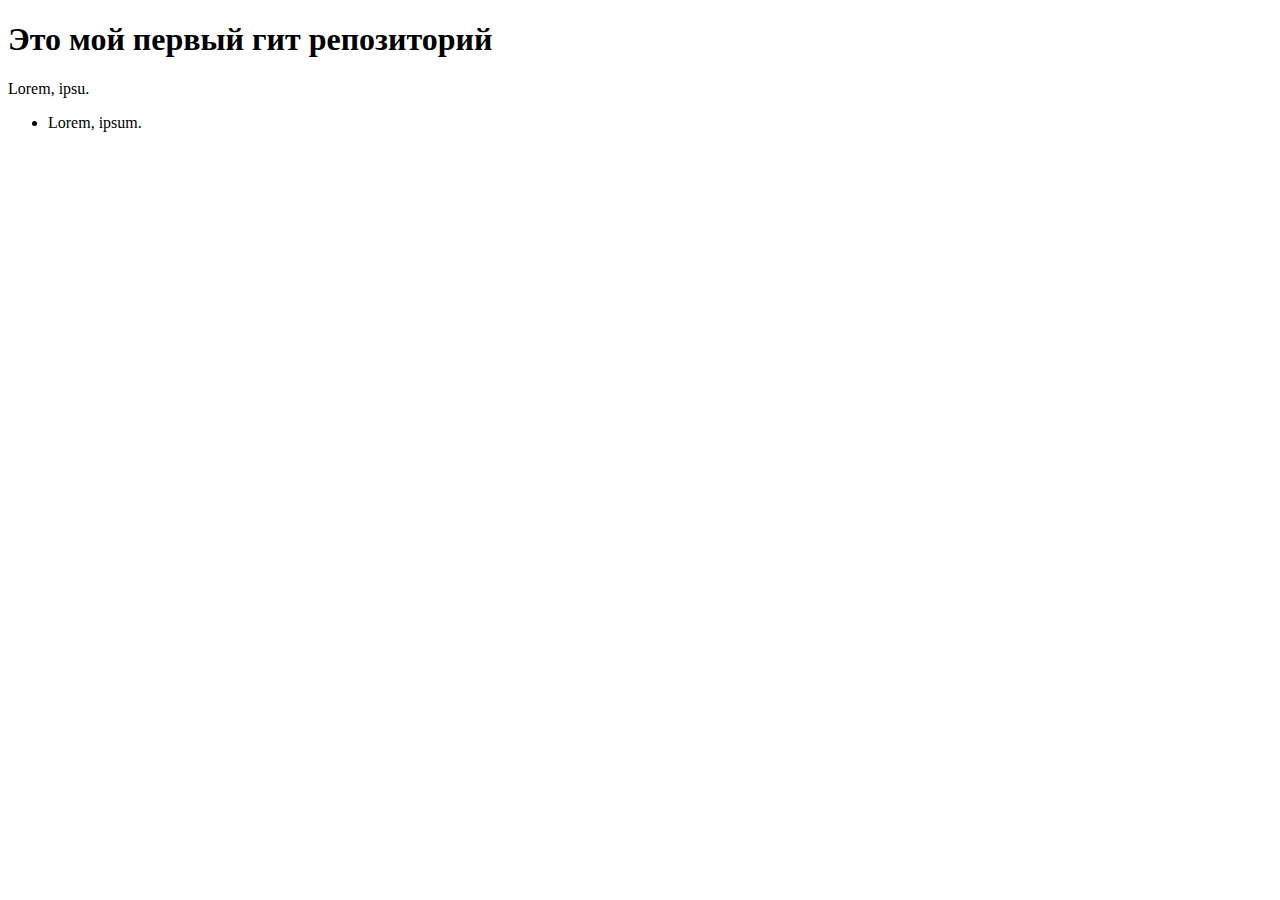
==== index.html @ 60a8b745 "Contact page added" ====
<!DOCTYPE html>
<html lang="en">
<head>
    <meta charset="UTF-8">
    <meta http-equiv="X-UA-Compatible" content="IE=edge">
    <meta name="viewport" content="width=device-width, initial-scale=1.0">
    <title>Document</title>
</head>
<body>
    <h1>Это мой первый гит репозиторий</h1>
    <p>Lorem, ipsu.</p>
    <ul>
        <li>Lorem, ipsum.</li>
    </ul>
</body>
</html>
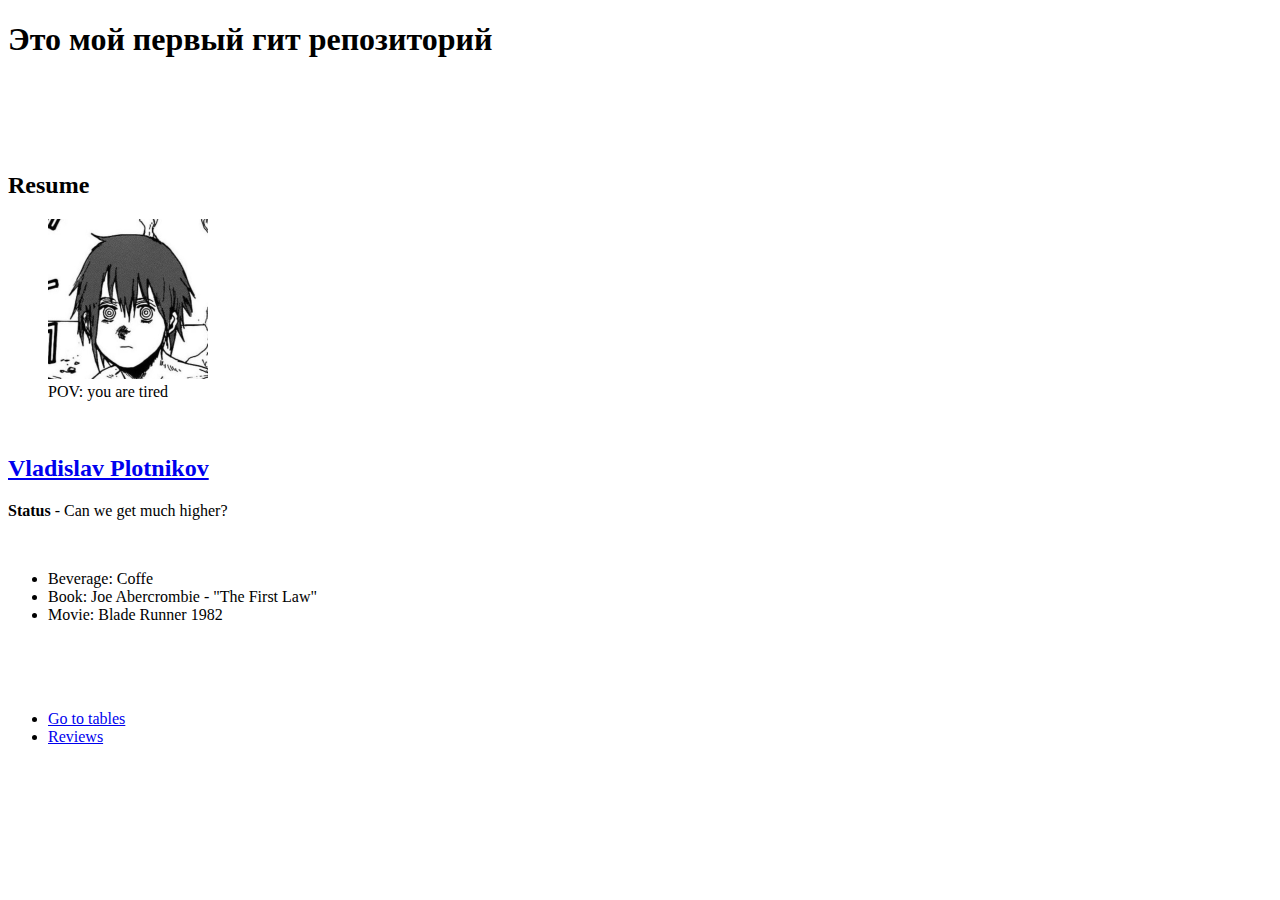
==== commit dc81729a: "Updating some stuff" ====
--- a/index.html
+++ b/index.html
@@ -4,13 +4,44 @@
     <meta charset="UTF-8">
     <meta http-equiv="X-UA-Compatible" content="IE=edge">
     <meta name="viewport" content="width=device-width, initial-scale=1.0">
-    <title>Document</title>
+    <title>Ski-School</title>
 </head>
 <body>
     <h1>Это мой первый гит репозиторий</h1>
-    <p>Lorem, ipsu.</p>
+    <br>
+    <br>
+    <br>
+    <br>
+    <h2>Resume</h2>
+    <figure>
+        <img src="images/avatar.jpg" alt="my avatar" height="160" width="160" >
+        <figcaption>
+            POV: you are tired
+        </figcaption>
+    </figure>
+    <br>
+    <h2><a href=https://github.com/dredgenkell/ski-school-plotnikov target="_blank">Vladislav Plotnikov</h2></a>
+    <p><strong>Status</strong> - Can we get much higher?</p>
+    <br>
     <ul>
-        <li>Lorem, ipsum.</li>
+        <li>Beverage: Coffe</li>
+        <li>Book: Joe Abercrombie - "The First Law"</li>
+        <li>Movie: Blade Runner 1982</li>
     </ul>
+
+    <br>
+    <br>
+    <br>
+    
+    <ul>
+        <li><a href="table.html">Go to tables</a></li>
+        <li><a href="reviews.html">Reviews</a></li>
+    </ul>
+        
+        
+    <br>
+    <br>
+   
+   
 </body>
 </html>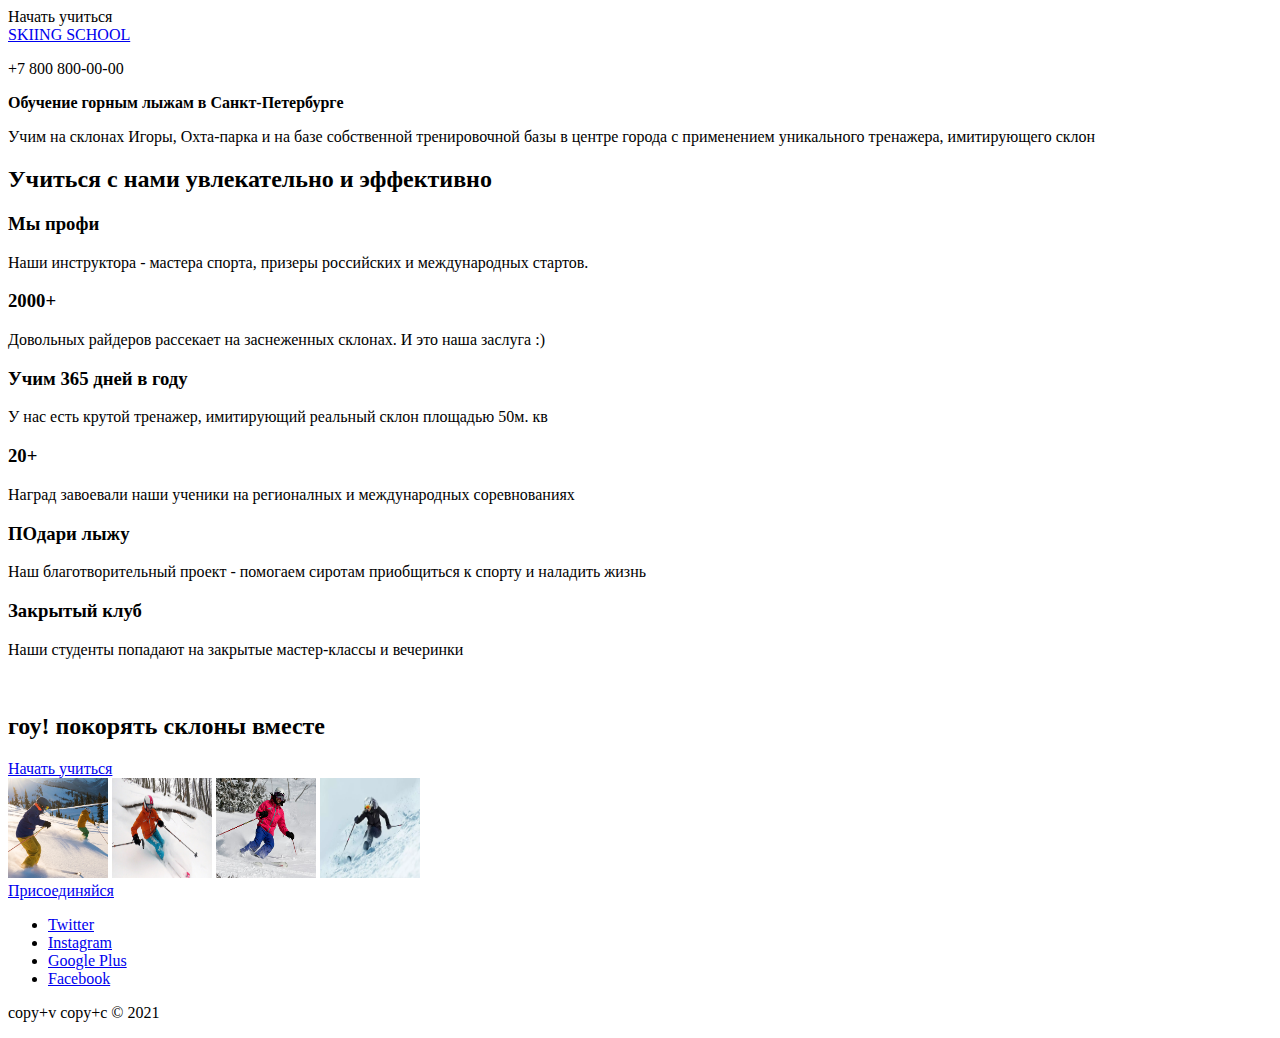
==== commit 09fc2eef: "Added main tags, text and images; updated links in resume.html" ====
--- a/index.html
+++ b/index.html
@@ -7,41 +7,53 @@
     <title>Ski-School</title>
 </head>
 <body>
-    <h1>Это мой первый гит репозиторий</h1>
-    <br>
-    <br>
-    <br>
-    <br>
-    <h2>Resume</h2>
-    <figure>
-        <img src="images/avatar.jpg" alt="my avatar" height="160" width="160" >
-        <figcaption>
-            POV: you are tired
-        </figcaption>
-    </figure>
-    <br>
-    <h2><a href=https://github.com/dredgenkell/ski-school-plotnikov target="_blank">Vladislav Plotnikov</h2></a>
-    <p><strong>Status</strong> - Can we get much higher?</p>
-    <br>
-    <ul>
-        <li>Beverage: Coffe</li>
-        <li>Book: Joe Abercrombie - "The First Law"</li>
-        <li>Movie: Blade Runner 1982</li>
-    </ul>
-
-    <br>
-    <br>
-    <br>
-    
-    <ul>
-        <li><a href="table.html">Go to tables</a></li>
-        <li><a href="reviews.html">Reviews</a></li>
-    </ul>
-        
-        
-    <br>
-    <br>
-   
-   
+    <header>
+        <nav>Начать учиться</nav>
+        <a href="#" class="logo">SKIING SCHOOL</a>
+        <p>+7 800 800-00-00</p>
+    </header>
+    <main>
+        <article>
+            <header><strong>Обучение горным лыжам в Санкт-Петербурге</strong> 
+            </header>
+            <p>Учим на склонах Игоры, Охта-парка и на базе собственной тренировочной базы в центре города с применением уникального тренажера, имитирующего склон</p>
+        </article>
+        <section>
+            <h2>Учиться с нами увлекательно и эффективно</h2>
+            <h3>Мы профи</h3>
+            <p>Наши инструктора - мастера спорта, призеры российских и международных стартов.</p>
+            <h3>2000+</h3>
+            <p>Довольных райдеров рассекает на заснеженных склонах. И это наша заслуга :)</p>
+            <h3>Учим 365 дней в году</h3>
+            <p>У нас есть крутой тренажер, имитирующий реальный склон площадью 50м. кв</p>
+            <h3>20+</h3>
+            <p>Наград завоевали наши ученики на регионалных и международных соревнованиях</p>
+            <h3>ПОдари лыжу</h3>
+            <p>Наш благотворительный проект - помогаем сиротам приобщиться к спорту и наладить жизнь</p>
+            <h3>Закрытый клуб</h3>
+            <p>Наши студенты попадают на закрытые мастер-классы и вечеринки</p>
+        </section>
+        <br>
+        <section>
+            <h2>гоу! покорять склоны вместе</h2>
+            <a href="#" class="button">Начать учиться</a>
+            <br>
+            <img src="images/skiers1.png" alt="skiers1" width="100" height="100">
+            <img src="images/skiers2.png" alt="skiers2" width="100" height="100">
+            <img src="images/skiers3.png" alt="skiers3" width="100" height="100">
+            <img src="images/skiers4.png" alt="skiers4" width="100" height="100">
+        </section>
+    </main>
+    <footer>
+        <a href="#" class="join">Присоединяйся</a>
+        <br>
+        <ul>
+            <li><a href="#" class="twitter-logo">Twitter</a></li>
+            <li><a href="#" class="instagram-logo">Instagram</a></li>
+            <li><a href="#" class="googleplus-logo">Google Plus</a></li>
+            <li><a href="#" class="facebook-logo">Facebook</a></li>
+        </ul>
+        <p>copy+v copy+c © 2021</p>
+    </footer>
 </body>
 </html>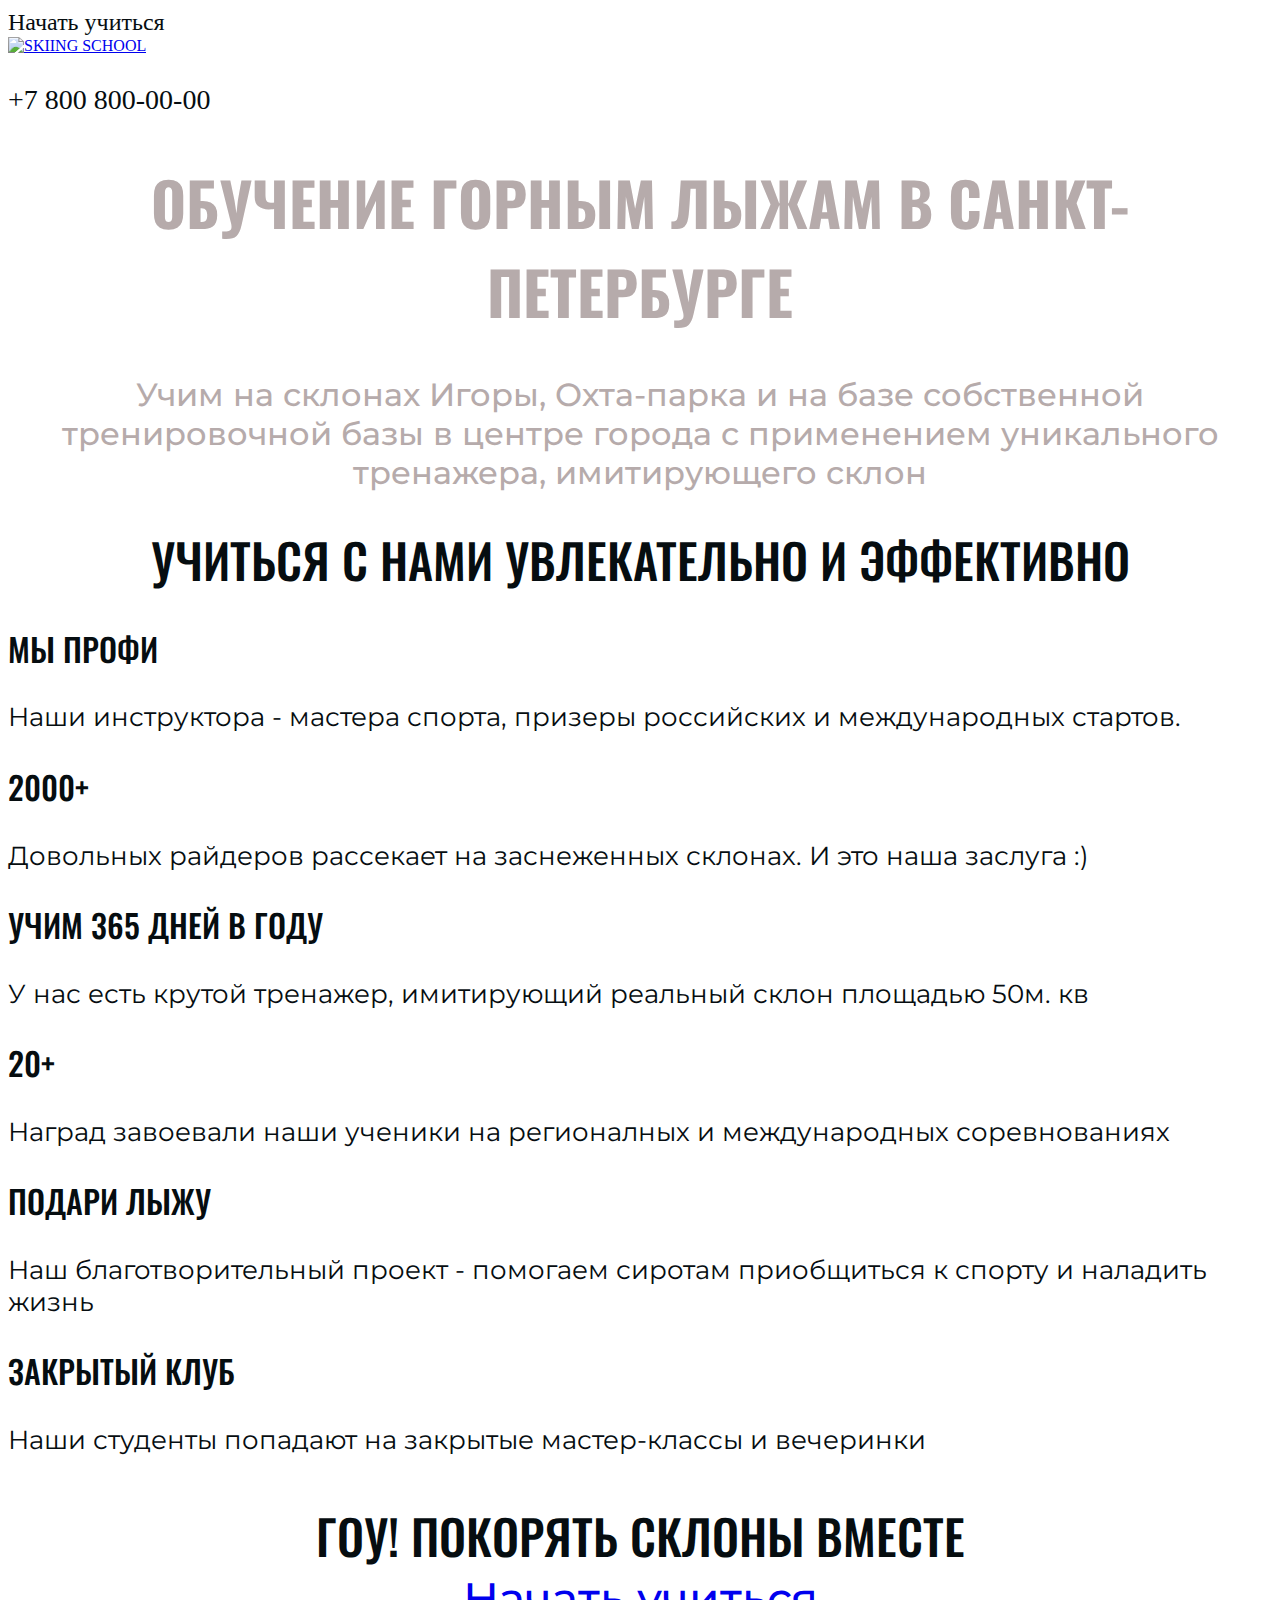
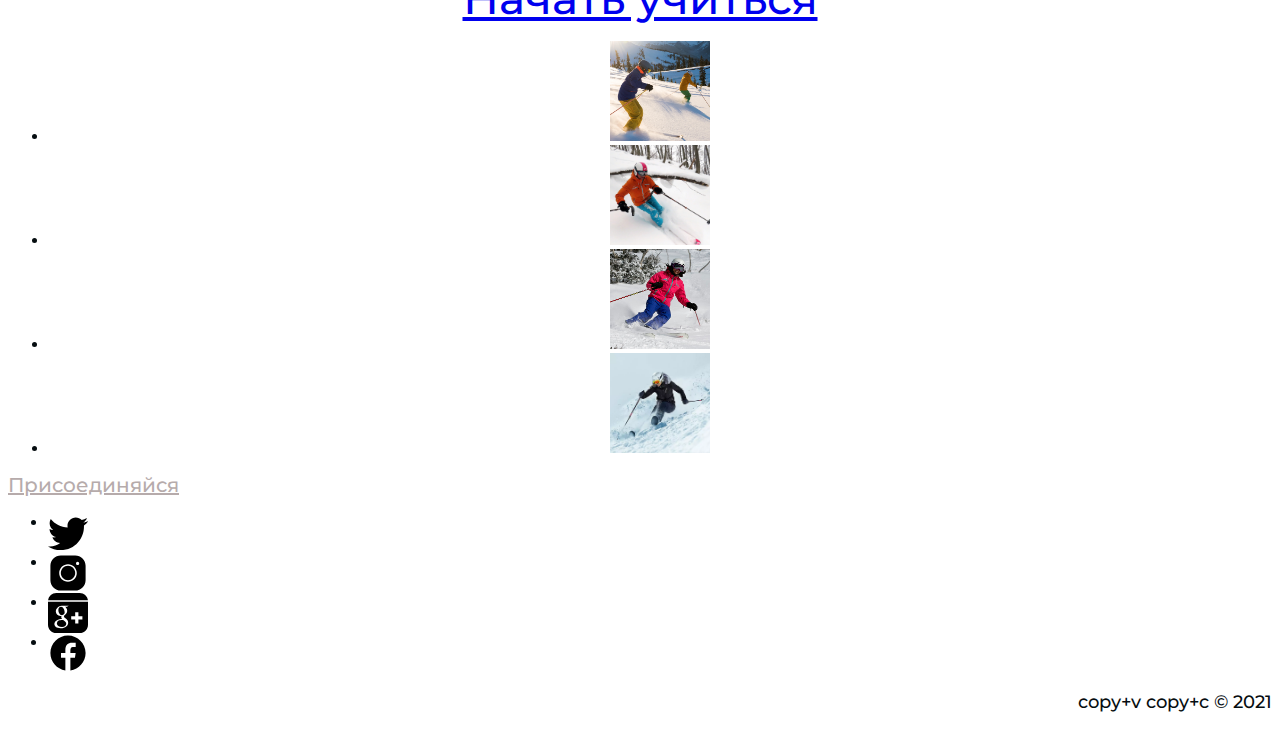
==== commit ebb24baa: "playing with git again" ====
--- a/index.html
+++ b/index.html
@@ -5,55 +5,58 @@
     <meta http-equiv="X-UA-Compatible" content="IE=edge">
     <meta name="viewport" content="width=device-width, initial-scale=1.0">
     <title>Ski-School</title>
+    <link rel="stylesheet" href="css/style.css">
+    <link href="https://fonts.googleapis.com/css2?family=Montserrat:wght@400;500&family=Oswald:wght@500&display=swap" rel="stylesheet">
 </head>
 <body>
-    <header>
-        <nav>Начать учиться</nav>
-        <a href="#" class="logo">SKIING SCHOOL</a>
-        <p>+7 800 800-00-00</p>
+    <header class="header-main">
+        <nav class="nav-header">Начать учиться</nav>
+        <a href="##"><img src="##" alt="SKIING SCHOOL" class="main-logo"></a>
+        <p class="callme">+7 800 800-00-00</p>
     </header>
     <main>
-        <article>
-            <header><strong>Обучение горным лыжам в Санкт-Петербурге</strong> 
-            </header>
-            <p>Учим на склонах Игоры, Охта-парка и на базе собственной тренировочной базы в центре города с применением уникального тренажера, имитирующего склон</p>
-        </article>
-        <section>
-            <h2>Учиться с нами увлекательно и эффективно</h2>
-            <h3>Мы профи</h3>
-            <p>Наши инструктора - мастера спорта, призеры российских и международных стартов.</p>
-            <h3>2000+</h3>
-            <p>Довольных райдеров рассекает на заснеженных склонах. И это наша заслуга :)</p>
-            <h3>Учим 365 дней в году</h3>
-            <p>У нас есть крутой тренажер, имитирующий реальный склон площадью 50м. кв</p>
-            <h3>20+</h3>
-            <p>Наград завоевали наши ученики на регионалных и международных соревнованиях</p>
-            <h3>ПОдари лыжу</h3>
-            <p>Наш благотворительный проект - помогаем сиротам приобщиться к спорту и наладить жизнь</p>
-            <h3>Закрытый клуб</h3>
-            <p>Наши студенты попадают на закрытые мастер-классы и вечеринки</p>
+        <section class="section-desc">
+            <h1 class="h1-desc"><strong>Обучение горным лыжам в Санкт-Петербурге</strong></h1>
+            <p class="text-desc">Учим на склонах Игоры, Охта-парка и на базе собственной тренировочной базы в центре города с применением уникального тренажера, имитирующего склон</p>
+        </section>
+        <section class="section-cons">
+            <header class="header-cons">Учиться с нами увлекательно и эффективно</header>
+            <h2 class="h2-cons">Мы профи</h2>
+            <p class="text-cons">Наши инструктора - мастера спорта, призеры российских и международных стартов.</p>
+            <h2 class="h2-cons">2000+</h2>
+            <p class="text-cons">Довольных райдеров рассекает на заснеженных склонах. И это наша заслуга :)</p>
+            <h2 class="h2-cons">Учим 365 дней в году</h2>
+            <p class="text-cons">У нас есть крутой тренажер, имитирующий реальный склон площадью 50м. кв</p>
+            <h2 class="h2-cons">20+</h2>
+            <p class="text-cons">Наград завоевали наши ученики на регионалных и международных соревнованиях</p>
+            <h2 class="h2-cons">ПОдари лыжу</h2>
+            <p class="text-cons">Наш благотворительный проект - помогаем сиротам приобщиться к спорту и наладить жизнь</p>
+            <h2 class="h2-cons">Закрытый клуб</h2>
+            <p class="text-cons">Наши студенты попадают на закрытые мастер-классы и вечеринки</p>
         </section>
         <br>
-        <section>
-            <h2>гоу! покорять склоны вместе</h2>
-            <a href="#" class="button">Начать учиться</a>
+        <section class="section-go">
+            <header class="header-go">гоу! покорять склоны вместе</header>
+            <a href="#" class="button-go">Начать учиться</a>
             <br>
-            <img src="images/skiers1.png" alt="skiers1" width="100" height="100">
-            <img src="images/skiers2.png" alt="skiers2" width="100" height="100">
-            <img src="images/skiers3.png" alt="skiers3" width="100" height="100">
-            <img src="images/skiers4.png" alt="skiers4" width="100" height="100">
+            <ul>
+              <li> <img src="images/skiers1.png" alt="skiers1" class="go-pic"></li>
+              <li><img src="images/skiers2.png" alt="skiers2" class="go-pic"></li>
+              <li><img src="images/skiers3.png" alt="skiers3" class="go-pic"></li>
+              <li><img src="images/skiers4.png" alt="skiers4" class="go-pic"></li>
+            </ul>
         </section>
     </main>
-    <footer>
-        <a href="#" class="join">Присоединяйся</a>
+    <footer class="footer-style">
+        <a href="#" class="footer-button">Присоединяйся</a>
         <br>
-        <ul>
-            <li><a href="#" class="twitter-logo">Twitter</a></li>
-            <li><a href="#" class="instagram-logo">Instagram</a></li>
-            <li><a href="#" class="googleplus-logo">Google Plus</a></li>
-            <li><a href="#" class="facebook-logo">Facebook</a></li>
+        <ul class="social-logo">
+            <li><i class="twitter-logo"></i></li>
+            <li><i class="instagram-logo"></i></li>
+            <li><i class= "googleplus-logo"></i></li>
+            <li><i class="facebook-logo"></li></i>
         </ul>
-        <p>copy+v copy+c © 2021</p>
+        <p class="copyright">copy+v copy+c © 2021</p>
     </footer>
 </body>
-</html>+</html>
--- a/css/style.css
+++ b/css/style.css
@@ -0,0 +1,161 @@
+body{
+  font-style: normal;
+  color: #060D10;
+}
+
+
+header.main{
+  font-family: 'Montserrat';
+  font-style: normal;
+  font-weight: 500;
+  text-align: right;
+}
+
+
+.nav-header{
+  font-size: 24px;
+  line-height: 29px;
+}
+
+
+.callme{
+  font-size: 28px;
+  line-height: 34px;
+}
+
+.section-desc{
+  color: #b6abab;
+  font-style: normal;
+  font-weight: 500;
+  text-align: center;
+}
+
+.h1-desc{
+  font-family: 'Oswald';
+  font-size: 60px;
+  line-height: 89px;
+  text-transform: uppercase;
+}
+
+.text-desc{
+  font-family: 'Montserrat';
+  font-size: 32px;
+  line-height: 39px;
+
+}
+
+
+.section-cons{
+font-style: normal;
+}
+
+.header-cons {
+  font-family: 'Oswald';
+  font-weight: 500;
+  font-size: 48px;
+  line-height: 80,16px;
+  text-align: center;
+  text-transform: uppercase;
+}
+
+.h2-cons{
+  font-family: 'Oswald';
+  font-weight: 500;
+  font-size: 32px;
+  line-height: 53,44px;
+  line-height: 53px;
+  text-transform: uppercase;
+}
+
+.text-cons{
+  font-family: 'Montserrat';
+  font-weight: 400;
+  font-size: 26px;
+  line-height: 36,4;
+}
+
+
+.section-go{
+  font-style: normal;
+  font-weight: 500;
+  text-align: center;
+}
+
+.header-go{
+  font-family: 'Oswald';
+  font-size: 48px;
+  line-height: 80,16px;
+  text-transform: uppercase;
+}
+
+.button-go{
+  font-family: 'Montserrat';
+  font-size: 44px;
+}
+
+.go-pic{
+  width: 100px;
+  height: 100px;
+  object-fit: cover;
+}
+
+.footer-style{
+  font-family: 'Montserrat';
+  font-style: normal;
+  font-weight: 500;
+}
+
+.footer-button{
+  font-size: 20px;
+  line-height: 33,4px;
+  text-align: left;
+  color: #b6abab;
+}
+
+.copyright{
+font-size: 18px;
+line-height: 21,94px;
+text-align: right;
+
+}
+
+
+.twitter-logo{
+  display: block;
+  width: 40px;
+  height: 40px;
+  background-image: url(../images/twitter.svg);
+  background-repeat: no-repeat;
+  background-position: center;
+  background-size: contain;
+}
+
+.instagram-logo{
+  display: block;
+  width: 40px;
+  height: 40px;
+  background-image: url(../images/instagram.svg);
+  background-repeat: no-repeat;
+  background-position: center;
+  background-size: contain;
+}
+
+.googleplus-logo{
+  display: block;
+  width: 40px;
+  height: 40px;
+  background-image: url(../images/google-plus.svg);
+  background-repeat: no-repeat;
+  background-position: center;
+  background-size: contain;
+}
+
+.facebook-logo{
+  display: block;
+  width: 40px;
+  height: 40px;
+  background-image: url(../images/facebook.svg);
+  background-repeat: no-repeat;
+  background-position: center;
+  background-size: contain;
+}
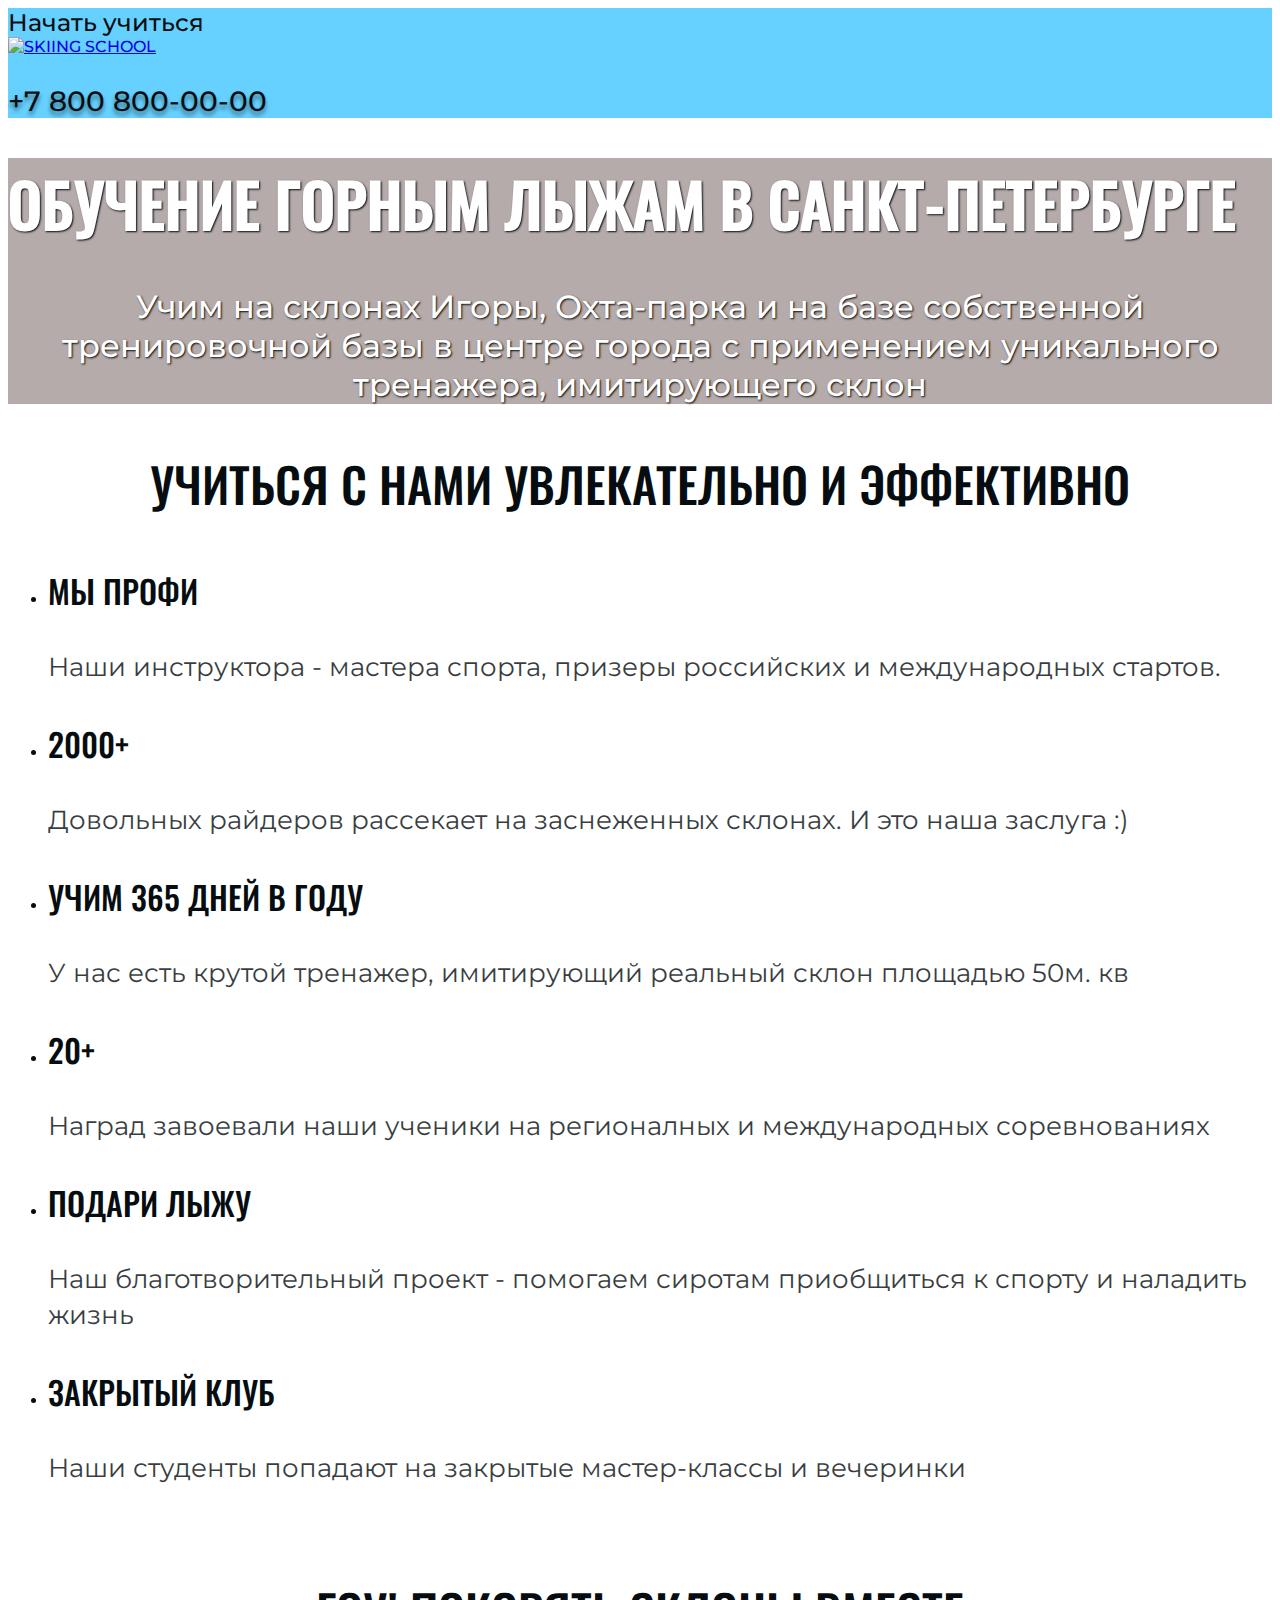
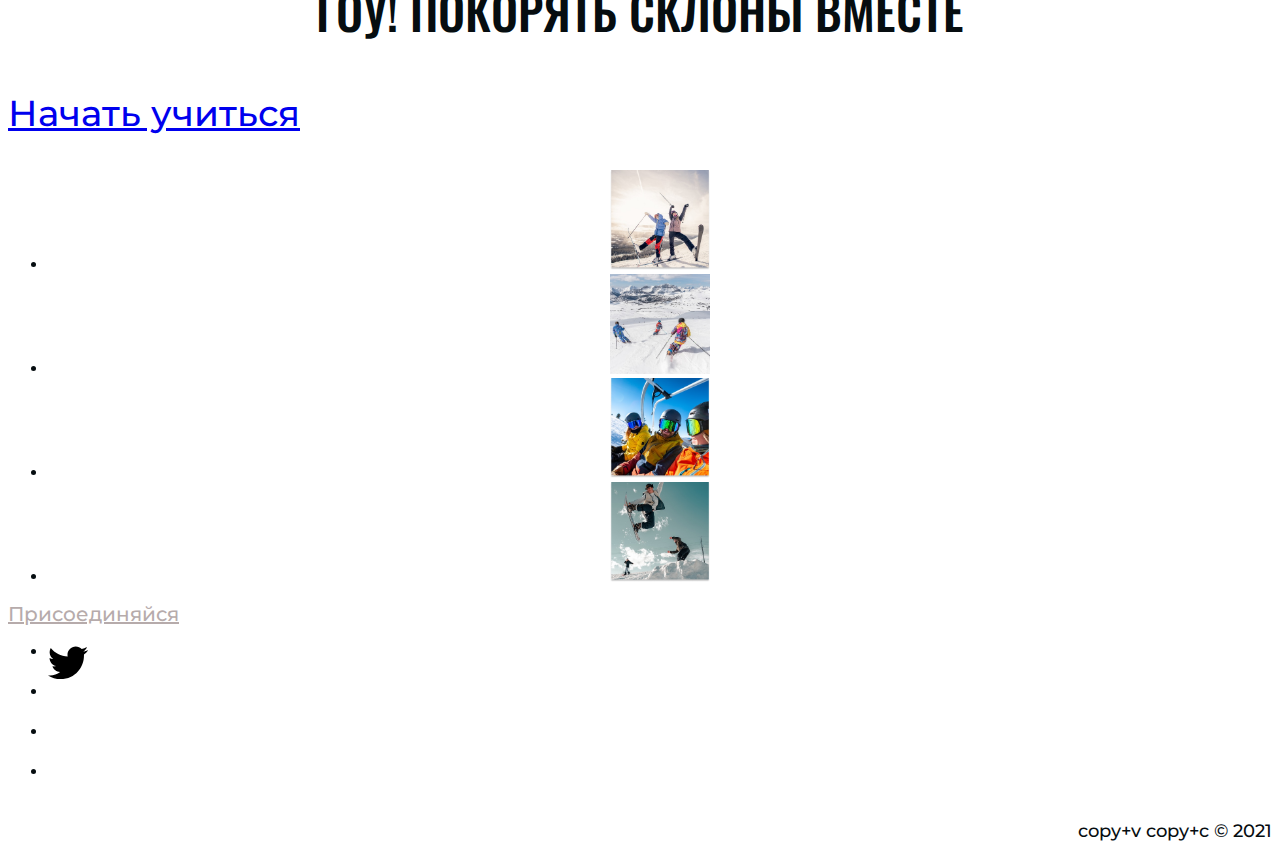
==== commit 60ad3619: "Added new images, edited index.html and css" ====
--- a/index.html
+++ b/index.html
@@ -6,37 +6,56 @@
     <meta name="viewport" content="width=device-width, initial-scale=1.0">
     <title>Ski-School</title>
     <link rel="stylesheet" href="css/style.css">
-    <link href="https://fonts.googleapis.com/css2?family=Montserrat:wght@400;500&family=Oswald:wght@500&display=swap" rel="stylesheet">
 </head>
 <body>
     <header class="header-main">
         <nav class="nav-header">Начать учиться</nav>
         <a href="##"><img src="##" alt="SKIING SCHOOL" class="main-logo"></a>
-        <p class="callme">+7 800 800-00-00</p>
+        <p class="header-phone">+7 800 800-00-00</p>
     </header>
+
+
     <main>
-        <section class="section-desc">
-            <h1 class="h1-desc"><strong>Обучение горным лыжам в Санкт-Петербурге</strong></h1>
-            <p class="text-desc">Учим на склонах Игоры, Охта-парка и на базе собственной тренировочной базы в центре города с применением уникального тренажера, имитирующего склон</p>
+        <section class="description">
+            <h1><strong>Обучение горным лыжам в Санкт-Петербурге</strong></h1>
+            <p class="description-text">Учим на склонах Игоры, Охта-парка и на базе собственной тренировочной базы в центре города с применением уникального тренажера, имитирующего склон</p>
         </section>
+
+
         <section class="section-cons">
-            <header class="header-cons">Учиться с нами увлекательно и эффективно</header>
-            <h2 class="h2-cons">Мы профи</h2>
-            <p class="text-cons">Наши инструктора - мастера спорта, призеры российских и международных стартов.</p>
-            <h2 class="h2-cons">2000+</h2>
-            <p class="text-cons">Довольных райдеров рассекает на заснеженных склонах. И это наша заслуга :)</p>
-            <h2 class="h2-cons">Учим 365 дней в году</h2>
-            <p class="text-cons">У нас есть крутой тренажер, имитирующий реальный склон площадью 50м. кв</p>
-            <h2 class="h2-cons">20+</h2>
-            <p class="text-cons">Наград завоевали наши ученики на регионалных и международных соревнованиях</p>
-            <h2 class="h2-cons">ПОдари лыжу</h2>
-            <p class="text-cons">Наш благотворительный проект - помогаем сиротам приобщиться к спорту и наладить жизнь</p>
-            <h2 class="h2-cons">Закрытый клуб</h2>
-            <p class="text-cons">Наши студенты попадают на закрытые мастер-классы и вечеринки</p>
+          <h2 class="cons-lead">Учиться с нами увлекательно и эффективно</h2>
+          <ul>
+            <li>
+              <h3>Мы профи</h3>
+              <p>Наши инструктора - мастера спорта, призеры российских и международных стартов.</p>
+            </li>
+            <li>
+              <h3>2000+</h3>
+              <p>Довольных райдеров рассекает на заснеженных склонах. И это наша заслуга :)</p>
+            </li>
+            <li>
+              <h3>Учим 365 дней в году</h3>
+              <p>У нас есть крутой тренажер, имитирующий реальный склон площадью 50м. кв</p>
+            </li>
+            <li>
+              <h3>20+</h3>
+              <p>Наград завоевали наши ученики на регионалных и международных соревнованиях</p>
+            </li>
+            <li>
+              <h3>Подари лыжу</h3>
+              <p>Наш благотворительный проект - помогаем сиротам приобщиться к спорту и наладить жизнь</p>
+            </li>
+            <li>
+              <h3>Закрытый клуб</h3>
+              <p>Наши студенты попадают на закрытые мастер-классы и вечеринки</p>
+            </li>
+          </ul>
+
+
         </section>
         <br>
         <section class="section-go">
-            <header class="header-go">гоу! покорять склоны вместе</header>
+            <h2>гоу! покорять склоны вместе</h2>
             <a href="#" class="button-go">Начать учиться</a>
             <br>
             <ul>
@@ -47,14 +66,16 @@
             </ul>
         </section>
     </main>
+
+
     <footer class="footer-style">
         <a href="#" class="footer-button">Присоединяйся</a>
         <br>
         <ul class="social-logo">
-            <li><i class="twitter-logo"></i></li>
-            <li><i class="instagram-logo"></i></li>
-            <li><i class= "googleplus-logo"></i></li>
-            <li><i class="facebook-logo"></li></i>
+            <li><a href="##" alt="Twitter" target="_blank" class="twitter-logo"></a></li>
+            <li><a href="##" alt="Linked In" target="_blank" class="linkedin-logo"></a></li>
+            <li><a href="##" alt="Google Plus" target="_blank" class="googleplus-logo"></a></li>
+            <li><a href="##" alt="Facebook" target="_blank" class="facebook-logo"></a></li>
         </ul>
         <p class="copyright">copy+v copy+c © 2021</p>
     </footer>
--- a/css/style.css
+++ b/css/style.css
@@ -1,103 +1,161 @@
+/* Fonts */
+
+
+
+/* oswald-regular - cyrillic_latin */
+@font-face {
+  font-display: swap; /* Check https://developer.mozilla.org/en-US/docs/Web/CSS/@font-face/font-display for other options. */
+  font-family: 'Oswald';
+  font-style: normal;
+  font-weight: 400;
+  src: url('../fonts/oswald-v49-cyrillic_latin-regular.woff2') format('woff2'), /* Chrome 36+, Opera 23+, Firefox 39+ */
+       url('../fonts/oswald-v49-cyrillic_latin-regular.woff') format('woff'); /* Chrome 5+, Firefox 3.6+, IE 9+, Safari 5.1+ */
+}
+/* oswald-500 - cyrillic_latin */
+@font-face {
+  font-display: swap; /* Check https://developer.mozilla.org/en-US/docs/Web/CSS/@font-face/font-display for other options. */
+  font-family: 'Oswald';
+  font-style: normal;
+  font-weight: 500;
+  src: url('../fonts/oswald-v49-cyrillic_latin-500.woff2') format('woff2'), /* Chrome 36+, Opera 23+, Firefox 39+ */
+       url('../fonts/oswald-v49-cyrillic_latin-500.woff') format('woff'); /* Chrome 5+, Firefox 3.6+, IE 9+, Safari 5.1+ */
+}
+
+/* montserrat-regular - cyrillic_latin */
+@font-face {
+  font-display: swap; /* Check https://developer.mozilla.org/en-US/docs/Web/CSS/@font-face/font-display for other options. */
+  font-family: 'Montserrat';
+  font-style: normal;
+  font-weight: 400;
+  src: url('../fonts/montserrat-v25-cyrillic_latin-regular.woff2') format('woff2'), /* Chrome 36+, Opera 23+, Firefox 39+ */
+       url('../fonts/montserrat-v25-cyrillic_latin-regular.woff') format('woff'); /* Chrome 5+, Firefox 3.6+, IE 9+, Safari 5.1+ */
+}
+/* montserrat-500 - cyrillic_latin */
+@font-face {
+  font-display: swap; /* Check https://developer.mozilla.org/en-US/docs/Web/CSS/@font-face/font-display for other options. */
+  font-family: 'Montserrat';
+  font-style: normal;
+  font-weight: 500;
+  src: url('../fonts/montserrat-v25-cyrillic_latin-500.woff2') format('woff2'), /* Chrome 36+, Opera 23+, Firefox 39+ */
+       url('../fonts/montserrat-v25-cyrillic_latin-500.woff') format('woff'); /* Chrome 5+, Firefox 3.6+, IE 9+, Safari 5.1+ */
+}
+
+
 body{
-  font-style: normal;
-  color: #060D10;
-}
-
-
-header.main{
-  font-family: 'Montserrat';
-  font-style: normal;
-  font-weight: 500;
-  text-align: right;
-}
-
+  font-family: "Montserrat", sans-serif;
+  font-style: normal;
+  font-weight: 400;
+  color: #060d10;
+}
+
+h1 {
+  font-family: "Oswald", sans-serif;
+  font-weight: 500;
+  font-size: 60px;
+  line-height: 89px;
+  display: flex;
+  align-items: center;
+  text-align: center;
+  text-transform: uppercase;
+  text-shadow: 1px 1px 2px #060d10;
+}
+
+/* Header */
+
+header {
+  font-weight: 500;
+  background-color: #66d1ff;
+}
 
 .nav-header{
   font-size: 24px;
   line-height: 29px;
 }
 
-
-.callme{
+.header-phone{
   font-size: 28px;
   line-height: 34px;
-}
-
-.section-desc{
-  color: #b6abab;
-  font-style: normal;
-  font-weight: 500;
-  text-align: center;
-}
-
-.h1-desc{
-  font-family: 'Oswald';
-  font-size: 60px;
-  line-height: 89px;
-  text-transform: uppercase;
-}
-
-.text-desc{
+  text-shadow: 0px 4px 4px rgba(0, 0, 0, 0.25), 0px 4px 4px rgba(0, 0, 0, 0.25);
+}
+
+/* Description */
+
+.description{
+  color: #fff;
+  font-weight: 500;
+  align-items: center;
+  text-align: center;
+  background-color: #b6abab;
+}
+
+.description-text {
   font-family: 'Montserrat';
   font-size: 32px;
   line-height: 39px;
-
-}
-
-
+  display: flex;
+  text-shadow: 1px 1px 2px #060d10;
+
+}
+
+/* Cons Section */
 .section-cons{
 font-style: normal;
 }
 
-.header-cons {
+.cons-lead{
   font-family: 'Oswald';
   font-weight: 500;
   font-size: 48px;
-  line-height: 80,16px;
-  text-align: center;
-  text-transform: uppercase;
-}
-
-.h2-cons{
+  line-height: 80px;
+  text-align: center;
+  text-transform: uppercase;
+}
+
+.section-cons h3 {
   font-family: 'Oswald';
   font-weight: 500;
   font-size: 32px;
-  line-height: 53,44px;
   line-height: 53px;
   text-transform: uppercase;
 }
 
-.text-cons{
+.section-cons p {
   font-family: 'Montserrat';
   font-weight: 400;
   font-size: 26px;
-  line-height: 36,4;
-}
-
+  line-height: 36px;
+  mix-blend-mode: normal;
+  opacity: .8;
+}
+
+/* Go section */
 
 .section-go{
-  font-style: normal;
-  font-weight: 500;
-  text-align: center;
-}
-
-.header-go{
-  font-family: 'Oswald';
+  text-align: center;
+}
+
+.section-go h2 {
+  font-family: 'Oswald';
+  font-weight: 500;
   font-size: 48px;
-  line-height: 80,16px;
-  text-transform: uppercase;
-}
-
-.button-go{
-  font-family: 'Montserrat';
-  font-size: 44px;
-}
-
-.go-pic{
+  line-height: 80px;
+  text-transform: uppercase;
+}
+
+.button-go {
+  font-weight: 500;
+  font-size: 36px;
+  line-height: 44px;
+  display: flex;
+}
+
+.go-pic {
   width: 100px;
   height: 100px;
   object-fit: cover;
 }
+
+/* Footer */
 
 .footer-style{
   font-family: 'Montserrat';
@@ -113,9 +171,9 @@
 }
 
 .copyright{
-font-size: 18px;
-line-height: 21,94px;
-text-align: right;
+  font-size: 18px;
+  line-height: 21,94px;
+  text-align: right;
 
 }
 
@@ -130,11 +188,11 @@
   background-size: contain;
 }
 
-.instagram-logo{
-  display: block;
-  width: 40px;
-  height: 40px;
-  background-image: url(../images/instagram.svg);
+.linkedin-logo{
+  display: block;
+  width: 40px;
+  height: 40px;
+  background-image: url(../images/linkedin.svg);
   background-repeat: no-repeat;
   background-position: center;
   background-size: contain;
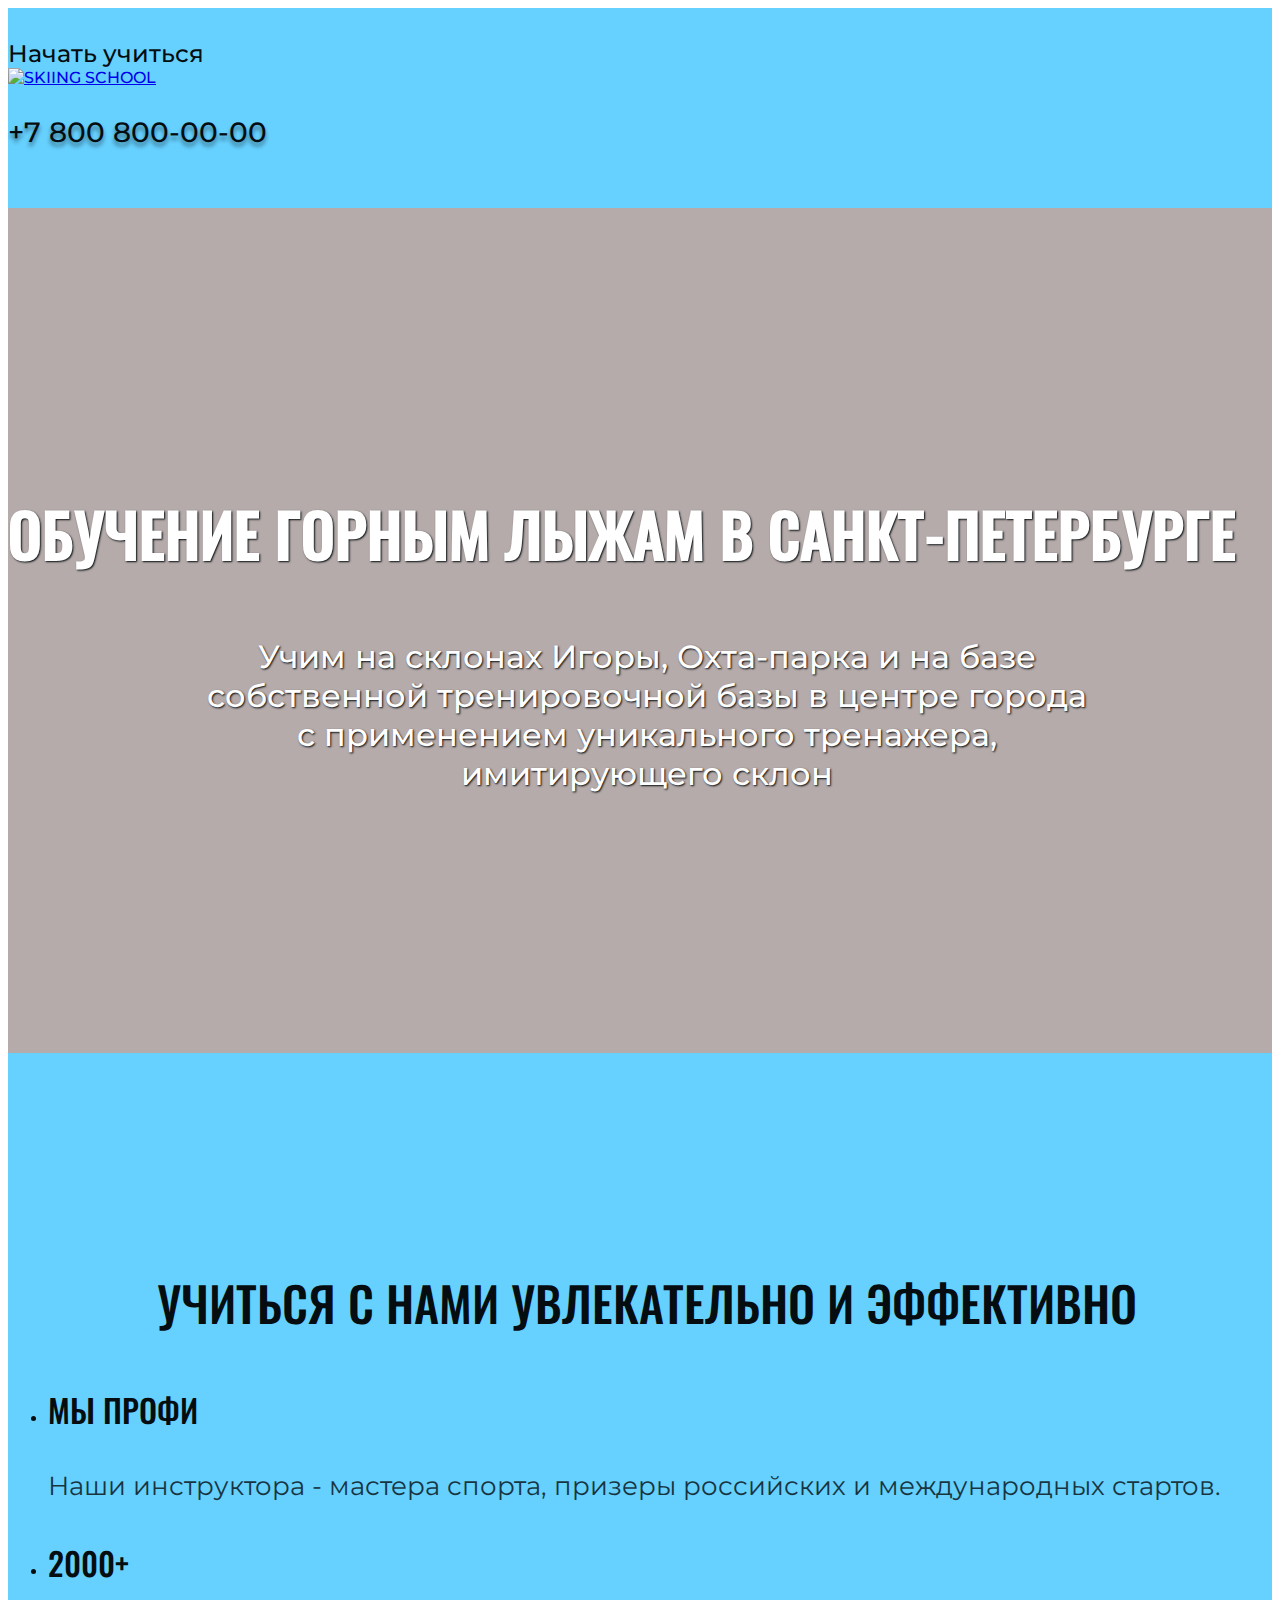
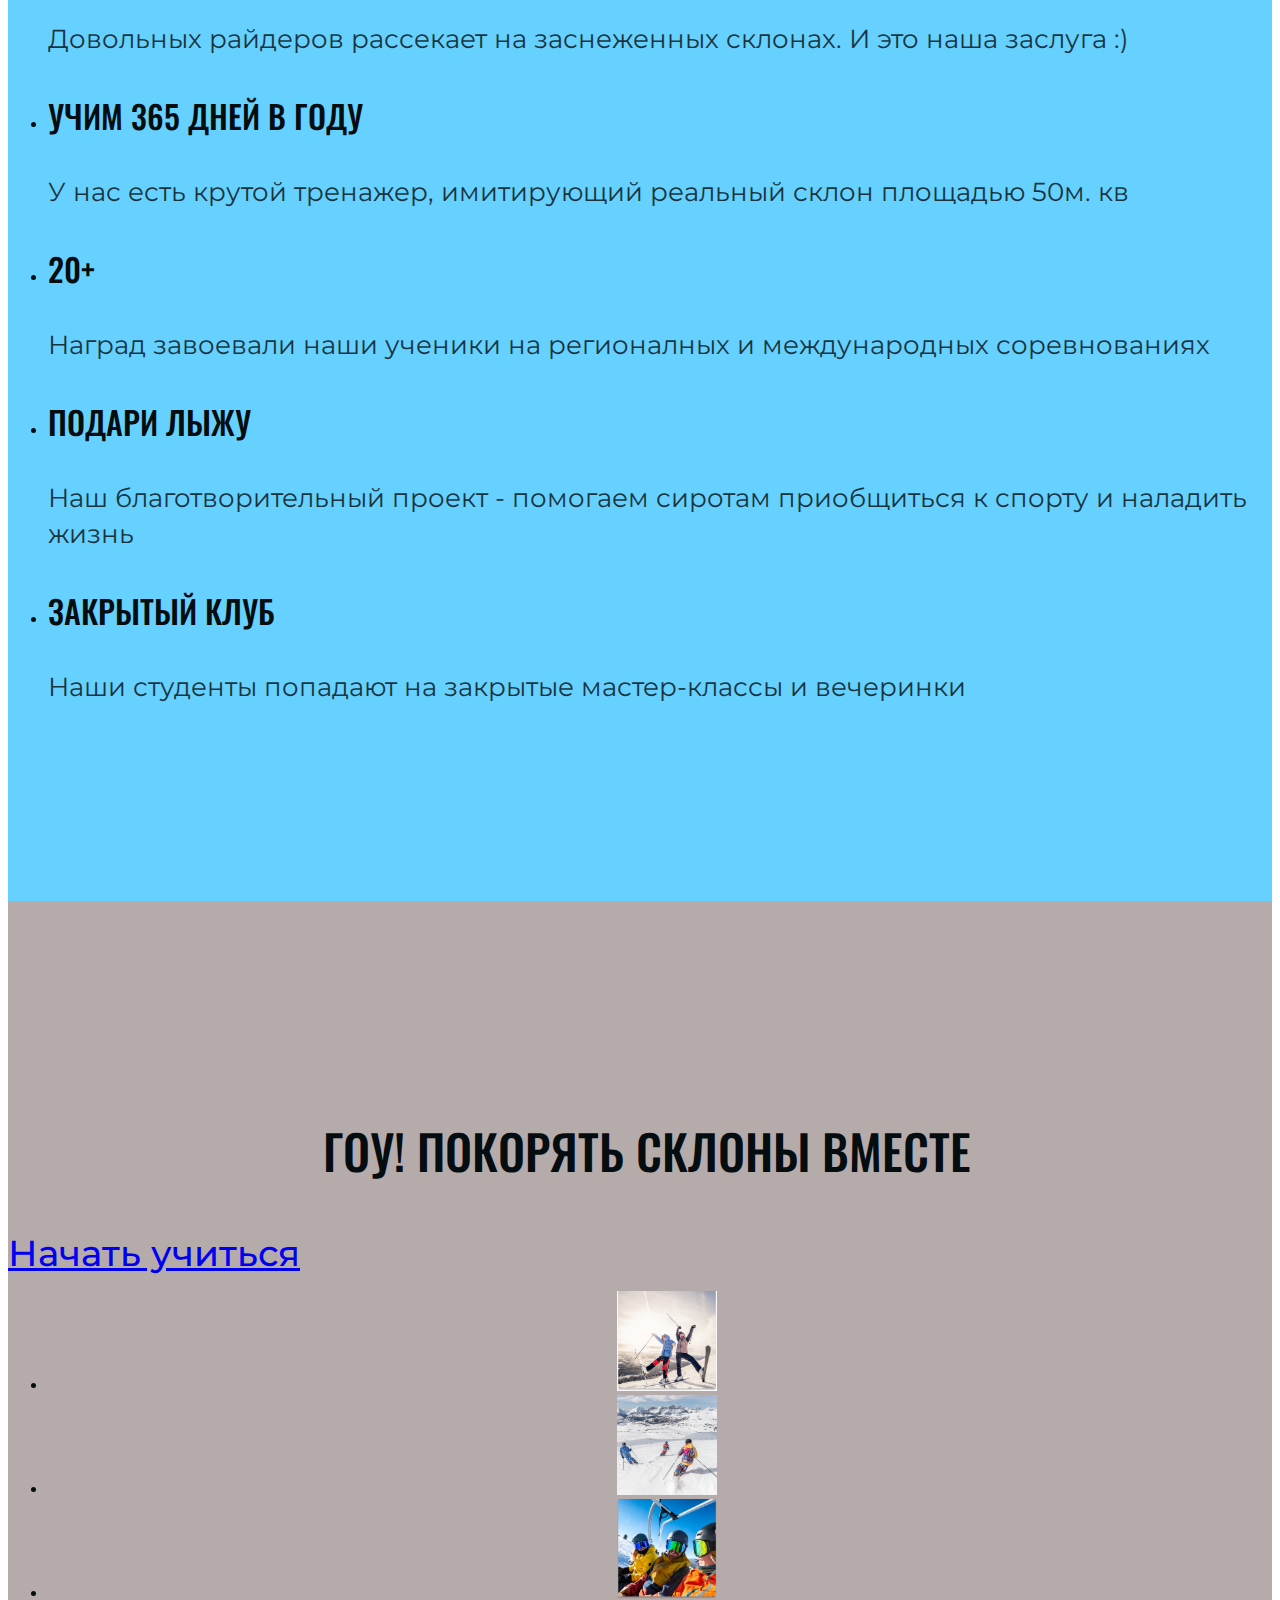
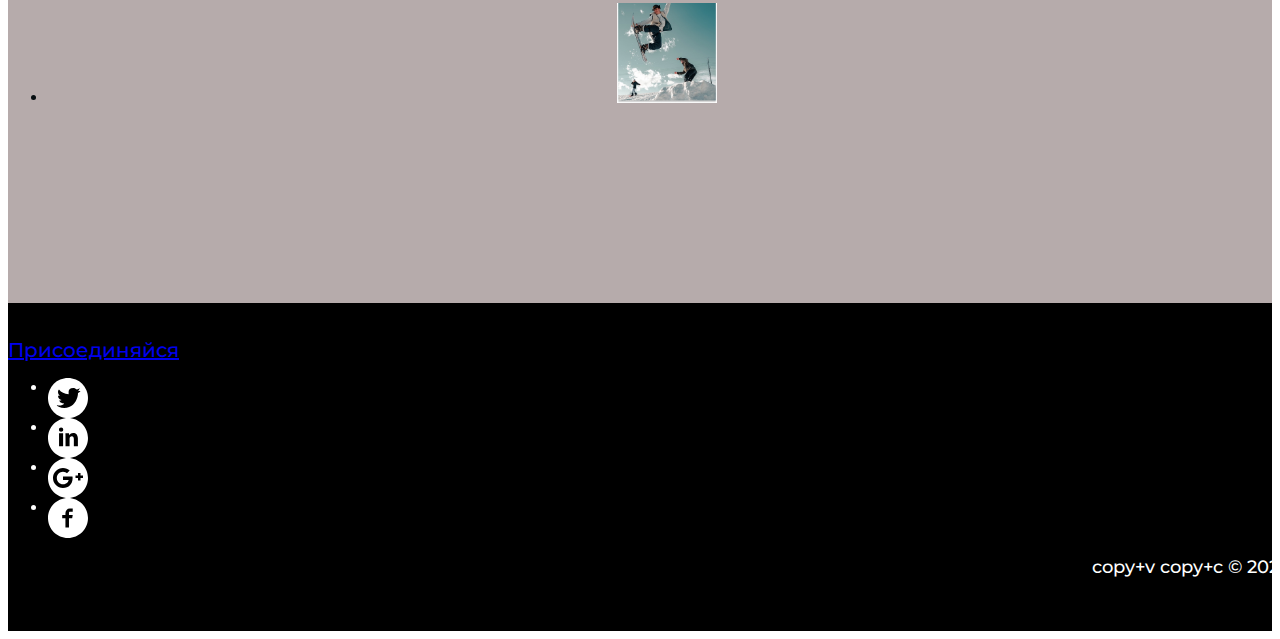
==== commit 4e829006: "Added containers and stuff" ====
--- a/index.html
+++ b/index.html
@@ -7,77 +7,90 @@
     <title>Ski-School</title>
     <link rel="stylesheet" href="css/style.css">
 </head>
-<body>
-    <header class="header-main">
-        <nav class="nav-header">Начать учиться</nav>
-        <a href="##"><img src="##" alt="SKIING SCHOOL" class="main-logo"></a>
-        <p class="header-phone">+7 800 800-00-00</p>
-    </header>
 
 
-    <main>
-        <section class="description">
-            <h1><strong>Обучение горным лыжам в Санкт-Петербурге</strong></h1>
-            <p class="description-text">Учим на склонах Игоры, Охта-парка и на базе собственной тренировочной базы в центре города с применением уникального тренажера, имитирующего склон</p>
-        </section>
+<body>
+  <header class="header-main">
+    <div class="container">
+      <nav class="nav-header">Начать учиться</nav>
+        <a href="##"><img src="##" alt="SKIING SCHOOL" class="header-logo"></a>
+        <p class="header-phone">+7 800 800-00-00</p>
+    </div>
+  </header>
 
 
-        <section class="section-cons">
-          <h2 class="cons-lead">Учиться с нами увлекательно и эффективно</h2>
-          <ul>
-            <li>
-              <h3>Мы профи</h3>
-              <p>Наши инструктора - мастера спорта, призеры российских и международных стартов.</p>
-            </li>
-            <li>
-              <h3>2000+</h3>
-              <p>Довольных райдеров рассекает на заснеженных склонах. И это наша заслуга :)</p>
-            </li>
-            <li>
-              <h3>Учим 365 дней в году</h3>
-              <p>У нас есть крутой тренажер, имитирующий реальный склон площадью 50м. кв</p>
-            </li>
-            <li>
-              <h3>20+</h3>
-              <p>Наград завоевали наши ученики на регионалных и международных соревнованиях</p>
-            </li>
-            <li>
-              <h3>Подари лыжу</h3>
-              <p>Наш благотворительный проект - помогаем сиротам приобщиться к спорту и наладить жизнь</p>
-            </li>
-            <li>
-              <h3>Закрытый клуб</h3>
-              <p>Наши студенты попадают на закрытые мастер-классы и вечеринки</p>
-            </li>
-          </ul>
+<main>
+
+  <section class="description">
+    <div class="container">
+      <h1 class="description-lead"><strong>Обучение горным лыжам в Санкт-Петербурге</strong></h1>
+      <p class="description-text">Учим на склонах Игоры, Охта-парка и на базе собственной тренировочной базы в центре города с применением уникального тренажера, имитирующего склон</p>
+    </div>
+  </section>
 
 
-        </section>
-        <br>
-        <section class="section-go">
-            <h2>гоу! покорять склоны вместе</h2>
-            <a href="#" class="button-go">Начать учиться</a>
-            <br>
-            <ul>
-              <li> <img src="images/skiers1.png" alt="skiers1" class="go-pic"></li>
-              <li><img src="images/skiers2.png" alt="skiers2" class="go-pic"></li>
-              <li><img src="images/skiers3.png" alt="skiers3" class="go-pic"></li>
-              <li><img src="images/skiers4.png" alt="skiers4" class="go-pic"></li>
-            </ul>
-        </section>
-    </main>
+  <section class="section-cons">
+    <div class="container">
+      <h2 class="cons-lead">Учиться с нами увлекательно и эффективно</h2>
+        <ul>
+          <li>
+            <h3>Мы профи</h3>
+            <p>Наши инструктора - мастера спорта, призеры российских и международных стартов.</p>
+          </li>
+          <li>
+            <h3>2000+</h3>
+            <p>Довольных райдеров рассекает на заснеженных склонах. И это наша заслуга :)</p>
+          </li>
+          <li>
+            <h3>Учим 365 дней в году</h3>
+            <p>У нас есть крутой тренажер, имитирующий реальный склон площадью 50м. кв</p>
+          </li>
+          <li>
+            <h3>20+</h3>
+            <p>Наград завоевали наши ученики на регионалных и международных соревнованиях</p>
+          </li>
+          <li>
+            <h3>Подари лыжу</h3>
+            <p>Наш благотворительный проект - помогаем сиротам приобщиться к спорту и наладить жизнь</p>
+          </li>
+          <li>
+            <h3>Закрытый клуб</h3>
+            <p>Наши студенты попадают на закрытые мастер-классы и вечеринки</p>
+           </li>
+        </ul>
+    </div>
+  </section>
+
+  <section class="section-go">
+    <div class="container">
+      <h2>гоу! покорять склоны вместе</h2>
+        <a href="#" class="button-go">Начать учиться</a>
+        <ul>
+          <li> <img src="images/skiers1.png" alt="skiers1" class="go-pic"></li>
+          <li><img src="images/skiers2.png" alt="skiers2" class="go-pic"></li>
+          <li><img src="images/skiers3.png" alt="skiers3" class="go-pic"></li>
+          <li><img src="images/skiers4.png" alt="skiers4" class="go-pic"></li>
+        </ul>
+    </div>
+  </section>
+</main>
 
 
-    <footer class="footer-style">
-        <a href="#" class="footer-button">Присоединяйся</a>
-        <br>
-        <ul class="social-logo">
-            <li><a href="##" alt="Twitter" target="_blank" class="twitter-logo"></a></li>
-            <li><a href="##" alt="Linked In" target="_blank" class="linkedin-logo"></a></li>
-            <li><a href="##" alt="Google Plus" target="_blank" class="googleplus-logo"></a></li>
-            <li><a href="##" alt="Facebook" target="_blank" class="facebook-logo"></a></li>
-        </ul>
-        <p class="copyright">copy+v copy+c © 2021</p>
-    </footer>
+  <footer class="footer-style">
+    <div class="container">
+      <a href="#" class="footer-button">Присоединяйся</a>
+      <ul class="social-logo">
+        <li><a href="##" alt="Twitter" target="_blank" class="twitter-logo"></a>
+        </li>
+        <li><a href="##" alt="Linked In" target="_blank" class="linkedin-logo"></a>
+        </li>
+        <li><a href="##" alt="Google Plus" target="_blank" class="googleplus-logo"></a>
+        </li>
+        <li><a href="##" alt="Facebook" target="_blank" class="facebook-logo"></a>
+        </li>
+      </ul>
+      <p class="copyright">copy+v copy+c © 2021</p>
+    </div>
+  </footer>
 </body>
 </html>
--- a/css/style.css
+++ b/css/style.css
@@ -40,12 +40,20 @@
        url('../fonts/montserrat-v25-cyrillic_latin-500.woff') format('woff'); /* Chrome 5+, Firefox 3.6+, IE 9+, Safari 5.1+ */
 }
 
-
-body{
+* {
+  box-sizing: border-box;
+}
+
+body {
   font-family: "Montserrat", sans-serif;
   font-style: normal;
   font-weight: 400;
   color: #060d10;
+}
+
+.container {
+  width: 1278px;
+  margin: 0 auto;
 }
 
 h1 {
@@ -63,16 +71,19 @@
 /* Header */
 
 header {
+  display: flex;
+  align-items:center;
+  padding: 31px 0;
   font-weight: 500;
   background-color: #66d1ff;
 }
 
-.nav-header{
+.nav-header {
   font-size: 24px;
   line-height: 29px;
 }
 
-.header-phone{
+.header-phone {
   font-size: 28px;
   line-height: 34px;
   text-shadow: 0px 4px 4px rgba(0, 0, 0, 0.25), 0px 4px 4px rgba(0, 0, 0, 0.25);
@@ -80,7 +91,8 @@
 
 /* Description */
 
-.description{
+.description {
+  padding: 240px 0 260px;
   color: #fff;
   font-weight: 500;
   align-items: center;
@@ -88,7 +100,13 @@
   background-color: #b6abab;
 }
 
+/* .description-lead {
+
+
+} */
+
 .description-text {
+  margin: 60px 190px 0;
   font-family: 'Montserrat';
   font-size: 32px;
   line-height: 39px;
@@ -98,11 +116,13 @@
 }
 
 /* Cons Section */
-.section-cons{
-font-style: normal;
-}
-
-.cons-lead{
+.section-cons {
+  padding: 170px 0;
+  font-style: normal;
+  background-color: #66d1ff;
+}
+
+.cons-lead {
   font-family: 'Oswald';
   font-weight: 500;
   font-size: 48px;
@@ -130,8 +150,10 @@
 
 /* Go section */
 
-.section-go{
-  text-align: center;
+.section-go {
+  padding: 170px 0 180px;
+  text-align: center;
+  background-color: #b6abab;
 }
 
 .section-go h2 {
@@ -157,28 +179,29 @@
 
 /* Footer */
 
-.footer-style{
-  font-family: 'Montserrat';
-  font-style: normal;
-  font-weight: 500;
-}
-
-.footer-button{
+.footer-style {
+  padding: 35px 0;
+  font-family: 'Montserrat';
+  font-style: normal;
+  font-weight: 500;
+  background-color: #000;
+  color: #fff;
+}
+
+.footer-button {
   font-size: 20px;
   line-height: 33,4px;
   text-align: left;
-  color: #b6abab;
-}
-
-.copyright{
+}
+
+.copyright {
   font-size: 18px;
   line-height: 21,94px;
   text-align: right;
 
 }
 
-
-.twitter-logo{
+.twitter-logo {
   display: block;
   width: 40px;
   height: 40px;
@@ -188,7 +211,7 @@
   background-size: contain;
 }
 
-.linkedin-logo{
+.linkedin-logo {
   display: block;
   width: 40px;
   height: 40px;
@@ -198,7 +221,7 @@
   background-size: contain;
 }
 
-.googleplus-logo{
+.googleplus-logo {
   display: block;
   width: 40px;
   height: 40px;
@@ -208,7 +231,7 @@
   background-size: contain;
 }
 
-.facebook-logo{
+.facebook-logo {
   display: block;
   width: 40px;
   height: 40px;
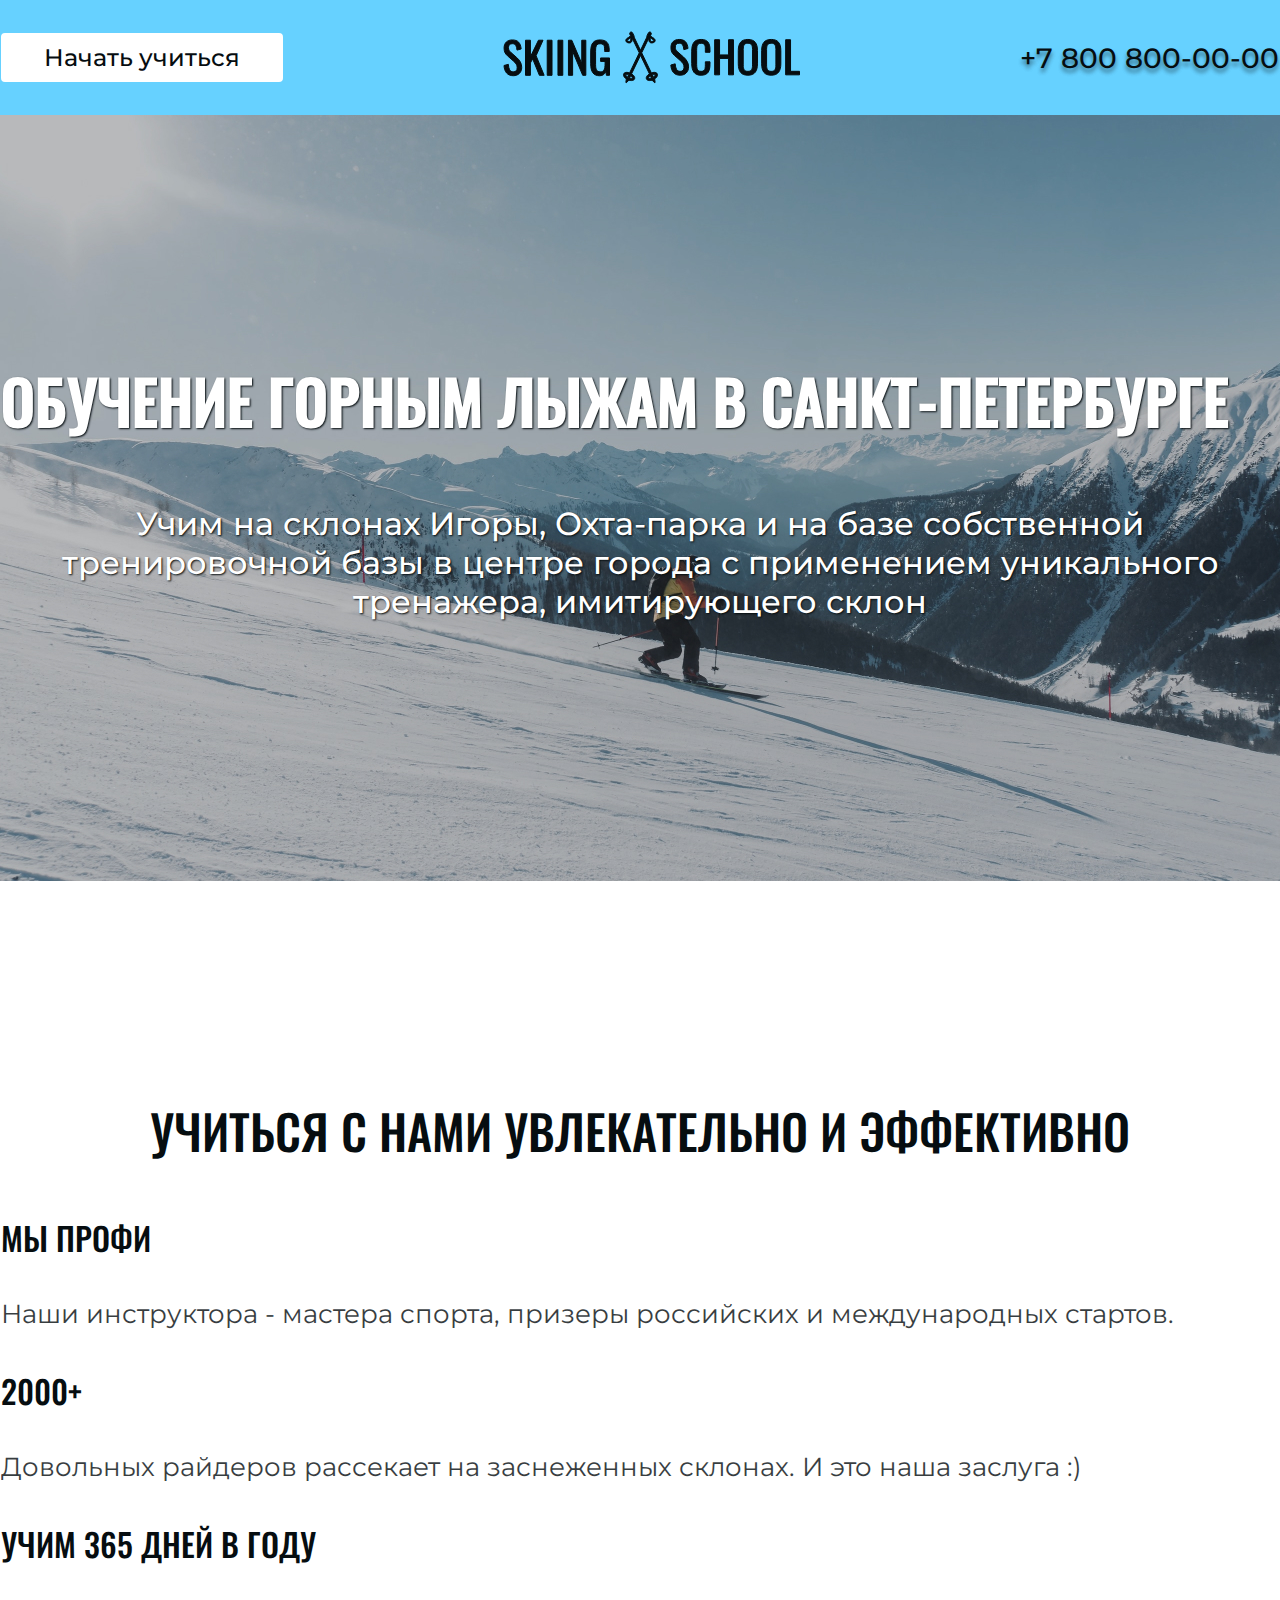
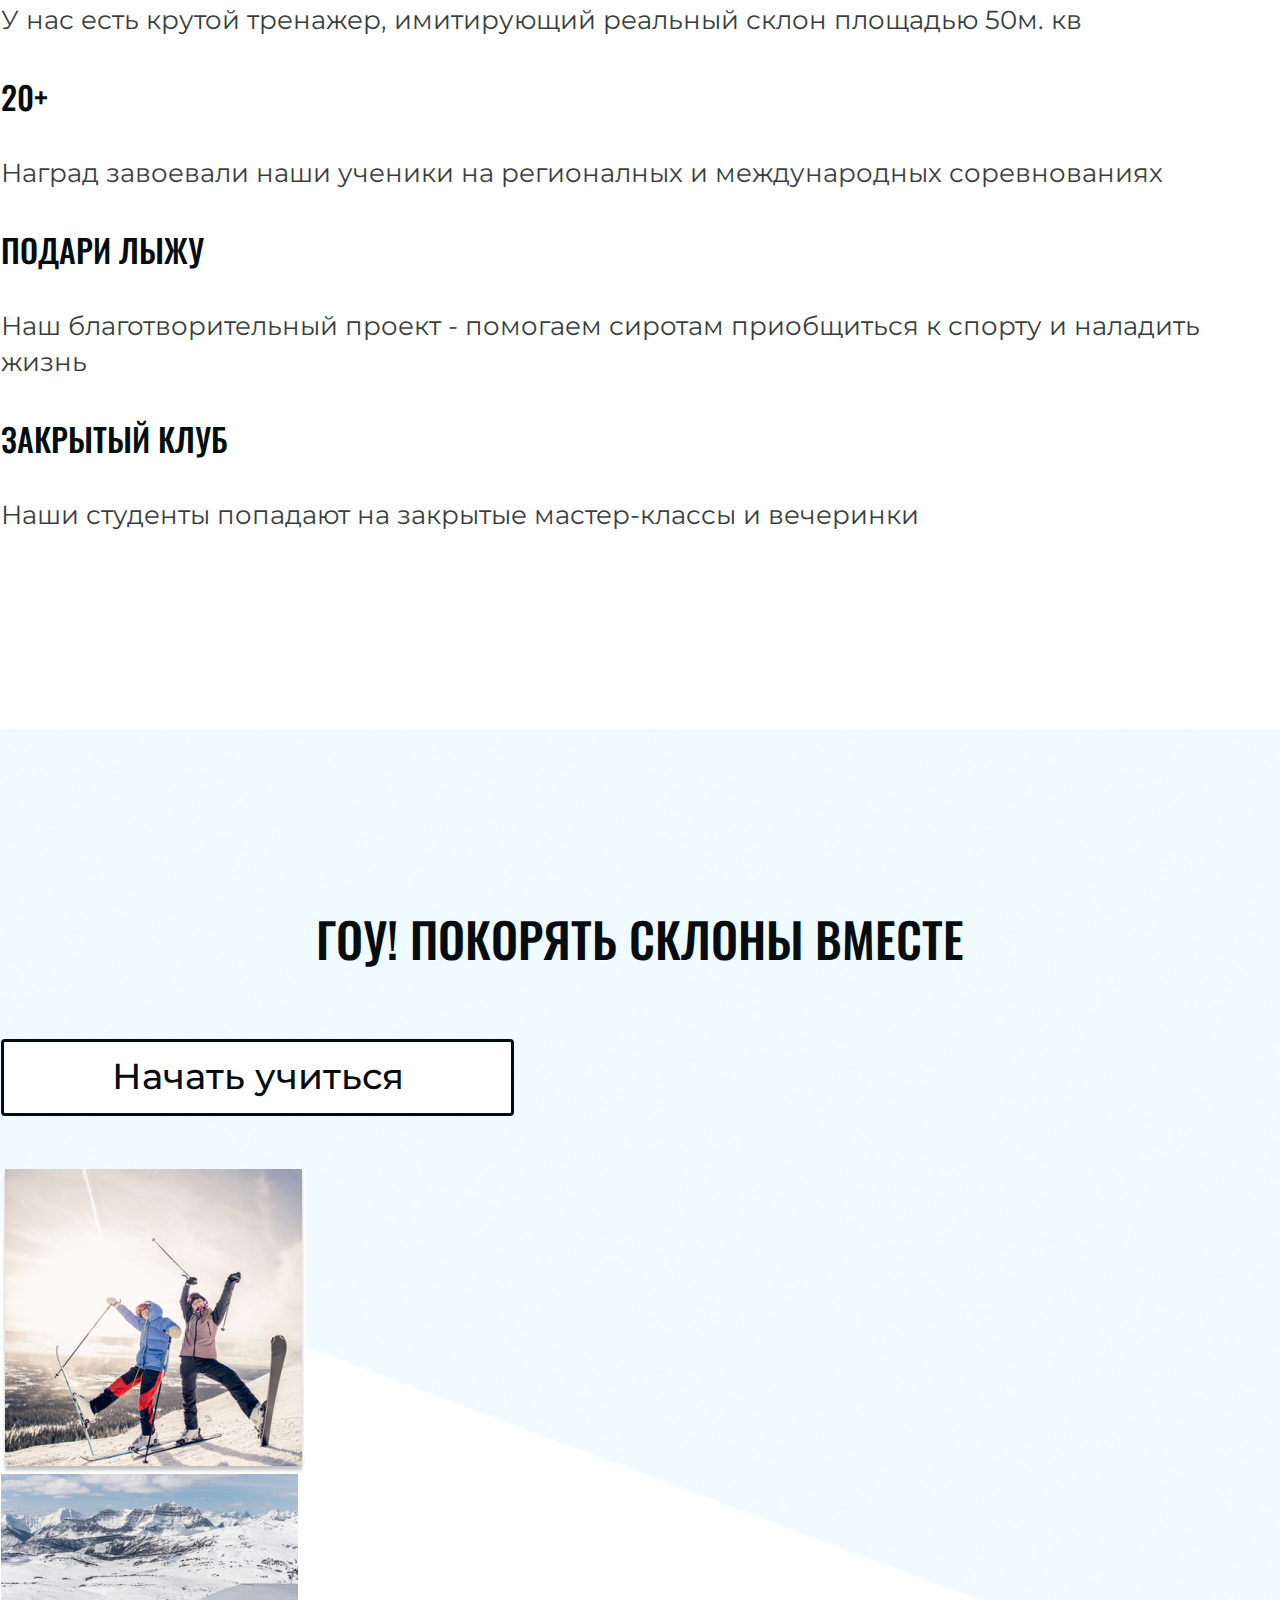
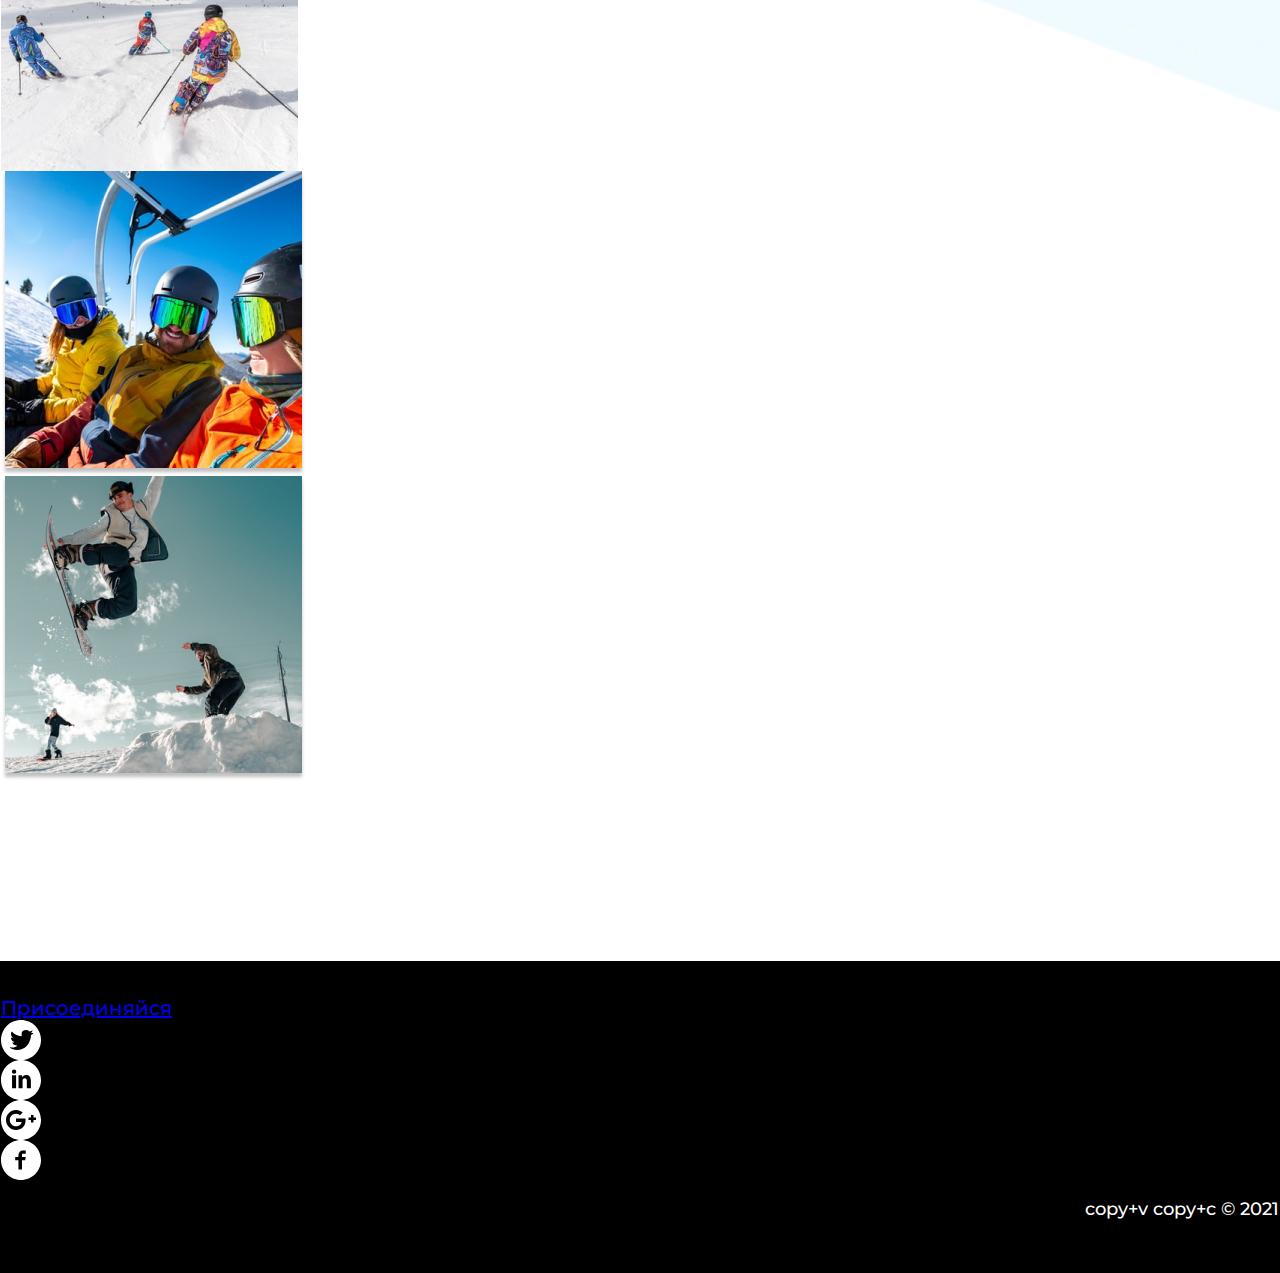
==== commit 7d429480: "'Learning how to flex, header, description and go section styling. Addedand change imgs'" ====
--- a/index.html
+++ b/index.html
@@ -12,9 +12,11 @@
 <body>
   <header class="header-main">
     <div class="container">
-      <nav class="nav-header">Начать учиться</nav>
-        <a href="##"><img src="##" alt="SKIING SCHOOL" class="header-logo"></a>
-        <p class="header-phone">+7 800 800-00-00</p>
+      <div class="header-wrap">
+        <a href="#"class="nav-btn">Начать учиться</a>
+          <a href="##"><img src="/images/logo.svg" alt="SKIING SCHOOL" class="header-logo"></a>
+          <p class="header-phone">+7 800 800-00-00</p>
+      </div>
     </div>
   </header>
 
@@ -23,73 +25,87 @@
 
   <section class="description">
     <div class="container">
-      <h1 class="description-lead"><strong>Обучение горным лыжам в Санкт-Петербурге</strong></h1>
-      <p class="description-text">Учим на склонах Игоры, Охта-парка и на базе собственной тренировочной базы в центре города с применением уникального тренажера, имитирующего склон</p>
+        <h1 class="description-lead"><strong>Обучение горным лыжам в Санкт-Петербурге</strong></h1>
+        <p class="description-text">Учим на склонах Игоры, Охта-парка и на базе собственной тренировочной базы в центре города с применением уникального тренажера, имитирующего склон</p>
     </div>
   </section>
 
 
   <section class="section-cons">
     <div class="container">
-      <h2 class="cons-lead">Учиться с нами увлекательно и эффективно</h2>
-        <ul>
-          <li>
-            <h3>Мы профи</h3>
-            <p>Наши инструктора - мастера спорта, призеры российских и международных стартов.</p>
-          </li>
-          <li>
-            <h3>2000+</h3>
-            <p>Довольных райдеров рассекает на заснеженных склонах. И это наша заслуга :)</p>
-          </li>
-          <li>
-            <h3>Учим 365 дней в году</h3>
-            <p>У нас есть крутой тренажер, имитирующий реальный склон площадью 50м. кв</p>
-          </li>
-          <li>
-            <h3>20+</h3>
-            <p>Наград завоевали наши ученики на регионалных и международных соревнованиях</p>
-          </li>
-          <li>
-            <h3>Подари лыжу</h3>
-            <p>Наш благотворительный проект - помогаем сиротам приобщиться к спорту и наладить жизнь</p>
-          </li>
-          <li>
-            <h3>Закрытый клуб</h3>
-            <p>Наши студенты попадают на закрытые мастер-классы и вечеринки</p>
-           </li>
-        </ul>
+      <div class="cons-wrap">
+        <h2 class="cons-lead">Учиться с нами увлекательно и эффективно</h2>
+          <ul>
+            <li>
+              <h3>Мы профи</h3>
+              <p>Наши инструктора - мастера спорта, призеры российских и международных стартов.</p>
+            </li>
+            <li>
+              <h3>2000+</h3>
+              <p>Довольных райдеров рассекает на заснеженных склонах. И это наша заслуга :)</p>
+            </li>
+            <li>
+              <h3>Учим 365 дней в году</h3>
+              <p>У нас есть крутой тренажер, имитирующий реальный склон площадью 50м. кв</p>
+            </li>
+            <li>
+              <h3>20+</h3>
+              <p>Наград завоевали наши ученики на регионалных и международных соревнованиях</p>
+            </li>
+            <li>
+              <h3>Подари лыжу</h3>
+              <p>Наш благотворительный проект - помогаем сиротам приобщиться к спорту и наладить жизнь</p>
+            </li>
+            <li>
+              <h3>Закрытый клуб</h3>
+              <p>Наши студенты попадают на закрытые мастер-классы и вечеринки</p>
+             </li>
+          </ul>
+      </div>
     </div>
   </section>
 
   <section class="section-go">
     <div class="container">
-      <h2>гоу! покорять склоны вместе</h2>
-        <a href="#" class="button-go">Начать учиться</a>
-        <ul>
-          <li> <img src="images/skiers1.png" alt="skiers1" class="go-pic"></li>
-          <li><img src="images/skiers2.png" alt="skiers2" class="go-pic"></li>
-          <li><img src="images/skiers3.png" alt="skiers3" class="go-pic"></li>
-          <li><img src="images/skiers4.png" alt="skiers4" class="go-pic"></li>
-        </ul>
+      <div class="go-wrap">
+        <div class="go-title-wrap">
+          <div class="go-title">
+            <h2>гоу! покорять склоны вместе</h2>
+          </div>
+        </div>
+        <div class="go-btn-wrap">
+          <a href="#" class="go-btn">Начать учиться</a>
+        </div>
+        <div class="go-visual">
+          <ul>
+            <li> <img src="images/skiers1.png" alt="skiers1" class="go-pic"></li>
+            <li><img src="images/skiers2.png" alt="skiers2" class="go-pic"></li>
+            <li><img src="images/skiers3.png" alt="skiers3" class="go-pic"></;>
+            <li><img src="images/skiers4.png" alt="skiers4" class="go-pic"></;>
+          </ul>
+        </div>
+      </div>
     </div>
   </section>
+
 </main>
-
 
   <footer class="footer-style">
     <div class="container">
-      <a href="#" class="footer-button">Присоединяйся</a>
-      <ul class="social-logo">
-        <li><a href="##" alt="Twitter" target="_blank" class="twitter-logo"></a>
-        </li>
-        <li><a href="##" alt="Linked In" target="_blank" class="linkedin-logo"></a>
-        </li>
-        <li><a href="##" alt="Google Plus" target="_blank" class="googleplus-logo"></a>
-        </li>
-        <li><a href="##" alt="Facebook" target="_blank" class="facebook-logo"></a>
-        </li>
-      </ul>
-      <p class="copyright">copy+v copy+c © 2021</p>
+      <div class="footer-wrap">
+        <a href="#" class="footer-button">Присоединяйся</a>
+        <ul class="social-logo">
+          <li><a href="##" alt="Twitter" target="_blank" class="twitter-logo"></a>
+          </li>
+          <li><a href="##" alt="Linked In" target="_blank" class="linkedin-logo"></a>
+          </li>
+          <li><a href="##" alt="Google Plus" target="_blank" class="googleplus-logo"></a>
+          </li>
+          <li><a href="##" alt="Facebook" target="_blank" class="facebook-logo"></a>
+          </li>
+        </ul>
+        <p class="copyright">copy+v copy+c © 2021</p>
+      </div>
     </div>
   </footer>
 </body>
--- a/css/style.css
+++ b/css/style.css
@@ -44,16 +44,25 @@
   box-sizing: border-box;
 }
 
+
 body {
+  margin: 0;
   font-family: "Montserrat", sans-serif;
   font-style: normal;
   font-weight: 400;
   color: #060d10;
+
+}
+
+img {
+  display: block;
+  max-width: 100%;
 }
 
 .container {
   width: 1278px;
   margin: 0 auto;
+
 }
 
 h1 {
@@ -72,15 +81,38 @@
 
 header {
   display: flex;
-  align-items:center;
   padding: 31px 0;
   font-weight: 500;
   background-color: #66d1ff;
 }
 
-.nav-header {
+header p{
+  margin: 0;
+  padding: 0;
+}
+.header-wrap {
+  display: flex;
+  justify-content: space-between;
+  align-items: center;
+}
+
+.nav-btn {
+  display: flex;
+  padding: 8px 41px;
+  font-family: 'Montserrat';
+  font-style: normal;
+  font-weight: 500;
   font-size: 24px;
+  color: #060d10;
+  text-decoration: none;
+  align-items: center;
   line-height: 29px;
+  background-color: #fff;
+  border: 2px solid #FFFFFF;
+  border-radius: 4px;
+
+
+
 }
 
 .header-phone {
@@ -92,25 +124,28 @@
 /* Description */
 
 .description {
+  text-align: center;
   padding: 240px 0 260px;
   color: #fff;
   font-weight: 500;
-  align-items: center;
-  text-align: center;
   background-color: #b6abab;
-}
-
-/* .description-lead {
-
-
-} */
+  background-image: url('../images/description.jpg');
+  background-repeat: no-repeat;
+  background-size: cover;
+  background-position: center center;
+}
+
+
+.description-lead {
+  margin-top: 0;
+  margin-bottom: 60px;
+}
 
 .description-text {
-  margin: 60px 190px 0;
+  margin-bottom: 0;
   font-family: 'Montserrat';
   font-size: 32px;
   line-height: 39px;
-  display: flex;
   text-shadow: 1px 1px 2px #060d10;
 
 }
@@ -119,7 +154,7 @@
 .section-cons {
   padding: 170px 0;
   font-style: normal;
-  background-color: #66d1ff;
+  background-color: #fff;
 }
 
 .cons-lead {
@@ -148,12 +183,22 @@
   opacity: .8;
 }
 
+.section-cons ul {
+  padding: 0;
+  margin: 0;
+  list-style: none;
+}
+
 /* Go section */
 
 .section-go {
   padding: 170px 0 180px;
   text-align: center;
-  background-color: #b6abab;
+  background-color: #fff;
+  background-image: url('../images/go-background.png');
+  background-repeat: no-repeat;
+  background-size: cover;
+  background-position: center center;
 }
 
 .section-go h2 {
@@ -162,19 +207,49 @@
   font-size: 48px;
   line-height: 80px;
   text-transform: uppercase;
-}
-
-.button-go {
+  margin: 0;
+  padding: 0;
+}
+
+.section-go ul {
+  margin: 0;
+  padding: 0;
+  list-style: none;
+}
+
+.go-wrap {
+  display: flex;
+  flex-direction: column;
+}
+
+.go-title{
+  margin-top: 0;
+  margin-bottom: 60px;
+}
+
+.go-btn {
+  position: absolute;
+  display: flex;
+  padding: 20px 107px 22px 108px;
+  margin-top: 0;
+  margin-bottom: 0;
+  font-family: 'Montserrat';
+  font-style: normal;
   font-weight: 500;
   font-size: 36px;
   line-height: 44px;
-  display: flex;
-}
-
-.go-pic {
-  width: 100px;
-  height: 100px;
-  object-fit: cover;
+  color: #060d10;
+  text-decoration: none;
+  align-items: center;
+  line-height: 29px;
+  background-color: #fff;
+  border: 3px solid #060D10;
+  border-radius: 4px;
+}
+
+.go-visual {
+  display: flex;
+  margin-top: 130px;
 }
 
 /* Footer */
@@ -186,6 +261,12 @@
   font-weight: 500;
   background-color: #000;
   color: #fff;
+}
+
+.footer-style ul{
+  margin: 0;
+  padding: 0;
+  list-style: none;
 }
 
 .footer-button {
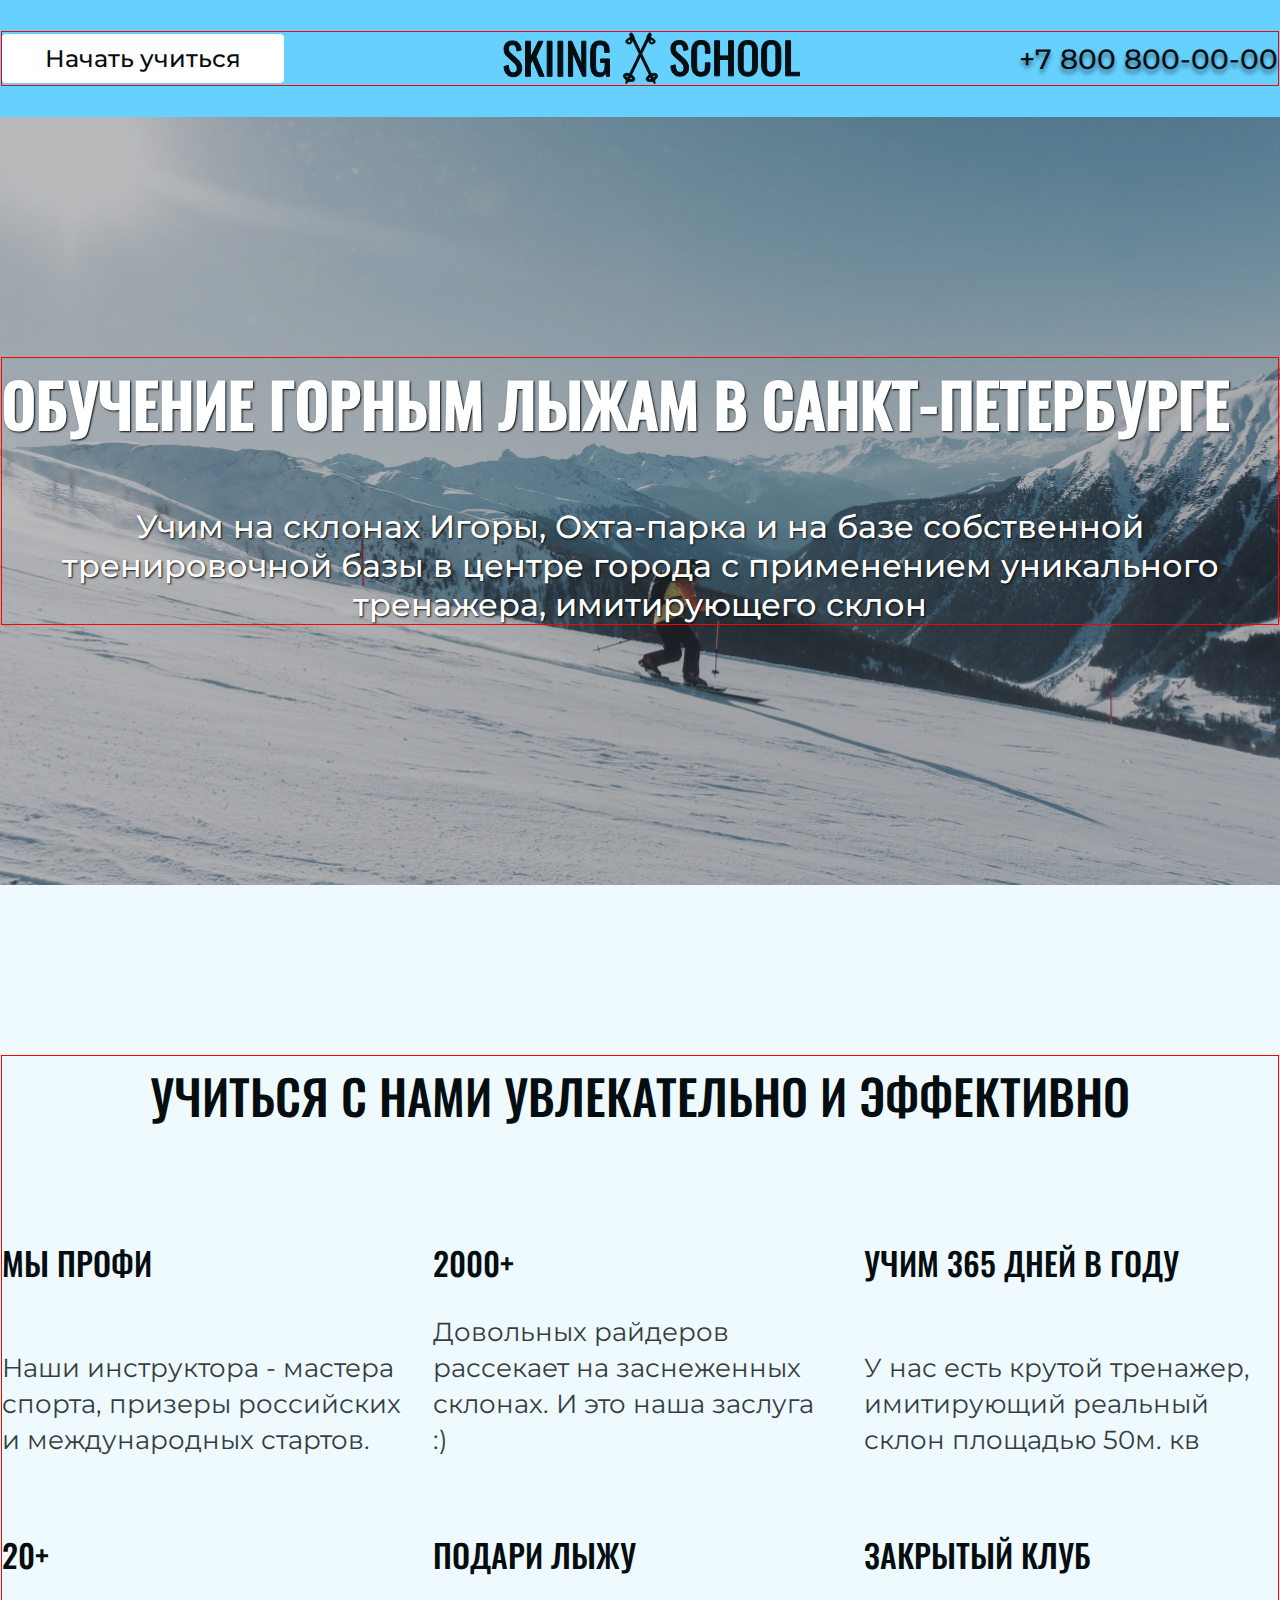
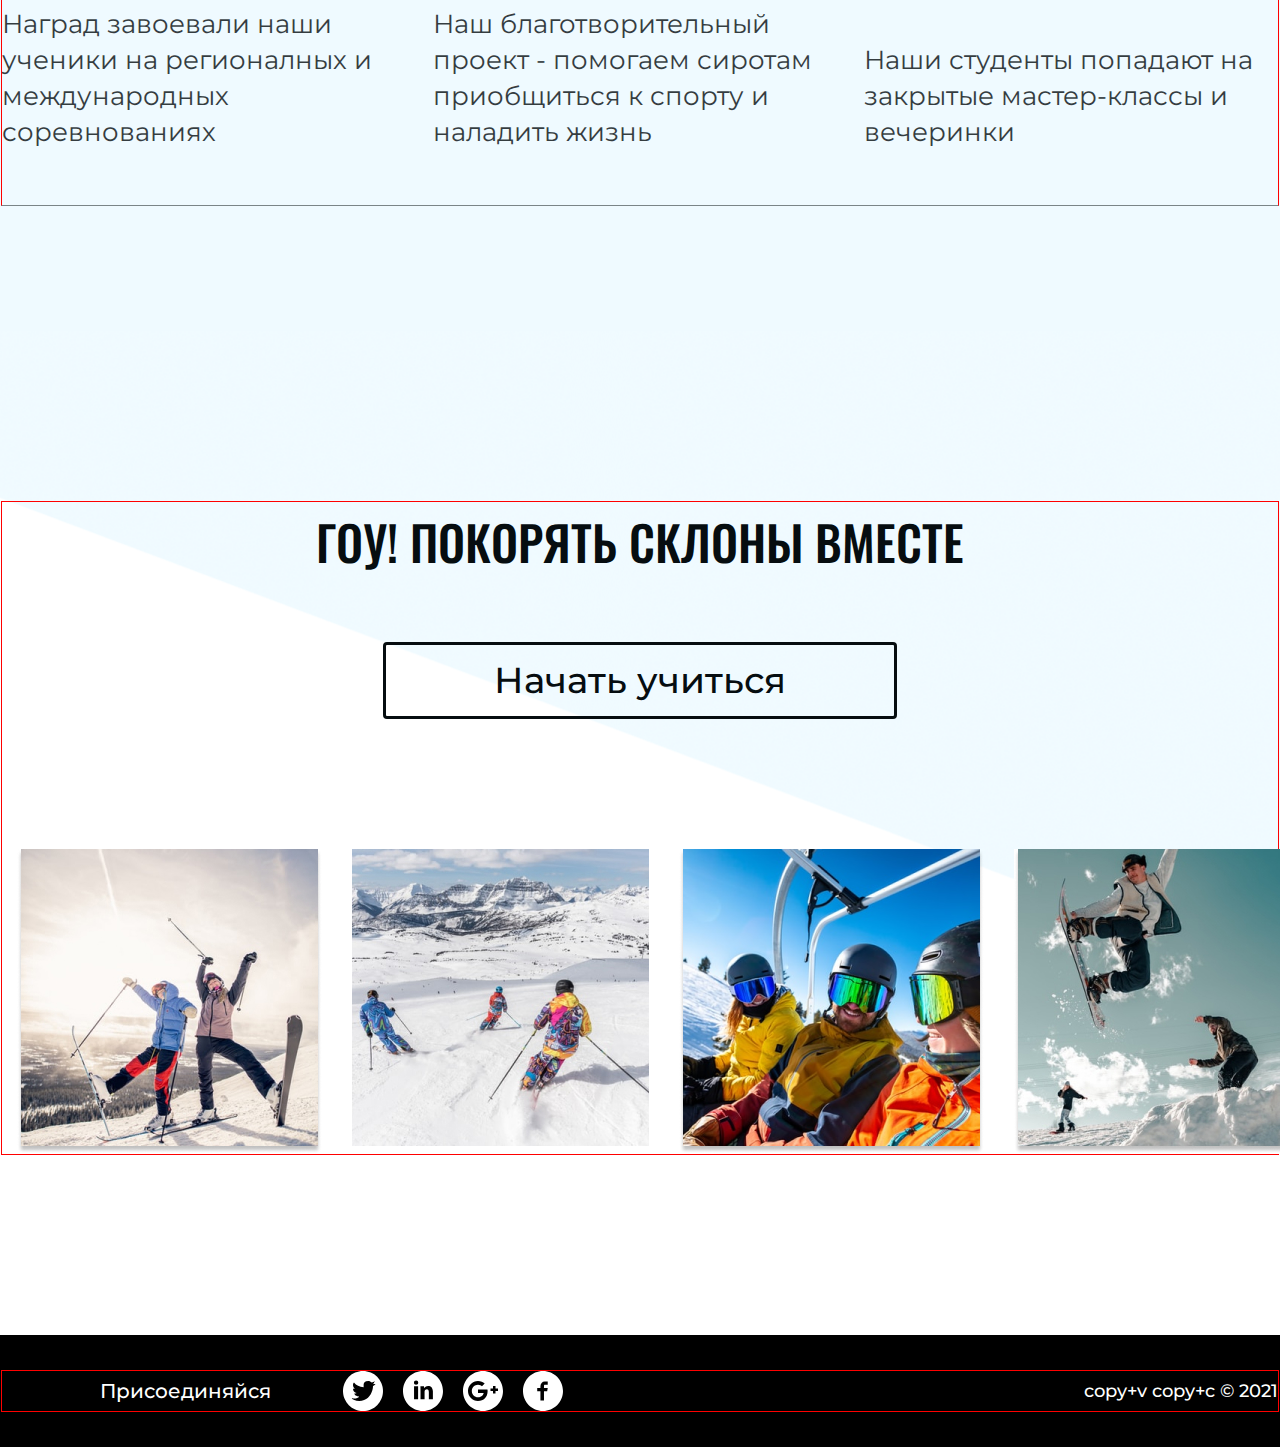
==== commit 8c9374ab: "Finnishing touch, option/go/footer styling." ====
--- a/index.html
+++ b/index.html
@@ -13,9 +13,9 @@
   <header class="header-main">
     <div class="container">
       <div class="header-wrap">
-        <a href="#"class="nav-btn">Начать учиться</a>
+        <a href="#"class="btn nav-btn">Начать учиться</a>
           <a href="##"><img src="/images/logo.svg" alt="SKIING SCHOOL" class="header-logo"></a>
-          <p class="header-phone">+7 800 800-00-00</p>
+          <a href="tel:"+7 800 800-00-00" class="header-phone">+7 800 800-00-00</a>
       </div>
     </div>
   </header>
@@ -31,58 +31,62 @@
   </section>
 
 
-  <section class="section-cons">
-    <div class="container">
-      <div class="cons-wrap">
-        <h2 class="cons-lead">Учиться с нами увлекательно и эффективно</h2>
-          <ul>
-            <li>
-              <h3>Мы профи</h3>
-              <p>Наши инструктора - мастера спорта, призеры российских и международных стартов.</p>
+  <section class="options">
+    <div class="container options-container">
+        <h2 class="options-lead">Учиться с нами увлекательно и эффективно</h2>
+          <ul class="options-list">
+            <li class="options-item">
+              <div class="options-card">
+                <h3 class="options-title">Мы профи</h3>
+                <p class="options-text">Наши инструктора - мастера спорта, призеры российских и международных стартов.</p>
+              </div>
             </li>
-            <li>
-              <h3>2000+</h3>
-              <p>Довольных райдеров рассекает на заснеженных склонах. И это наша заслуга :)</p>
+            <li class="options-item">
+              <div class="options-card">
+                <h3 class="options-title">2000+</h3>
+                <p class="options-text">Довольных райдеров рассекает на заснеженных склонах. И это наша заслуга :)</p>
+              </div>
             </li>
-            <li>
-              <h3>Учим 365 дней в году</h3>
-              <p>У нас есть крутой тренажер, имитирующий реальный склон площадью 50м. кв</p>
+            <li class="options-item">
+              <div class="options-card">
+                <h3 class="options-title">Учим 365 дней в году</h3>
+                <p class="options-text">У нас есть крутой тренажер, имитирующий реальный склон площадью 50м. кв</p>
+              </div>
             </li>
-            <li>
-              <h3>20+</h3>
-              <p>Наград завоевали наши ученики на регионалных и международных соревнованиях</p>
+            <li class="options-item">
+              <div class="options-card">
+                <h3 class="options-title">20+</h3>
+                <p class="options-text">Наград завоевали наши ученики на регионалных и международных соревнованиях</p>
+              </div>
             </li>
-            <li>
-              <h3>Подари лыжу</h3>
-              <p>Наш благотворительный проект - помогаем сиротам приобщиться к спорту и наладить жизнь</p>
+            <li class="options-item">
+              <div class="options-card">
+                <h3 class="options-title">Подари лыжу</h3>
+                <p class="options-text">Наш благотворительный проект - помогаем сиротам приобщиться к спорту и наладить жизнь</p>
+              </div>
             </li>
-            <li>
-              <h3>Закрытый клуб</h3>
-              <p>Наши студенты попадают на закрытые мастер-классы и вечеринки</p>
+            <li class="options-item">
+              <div class="options-card">
+                <h3 class="options-title">Закрытый клуб</h3>
+                <p class="options-text">Наши студенты попадают на закрытые мастер-классы и вечеринки</p>
+              </div>
              </li>
           </ul>
-      </div>
     </div>
   </section>
 
   <section class="section-go">
     <div class="container">
       <div class="go-wrap">
-        <div class="go-title-wrap">
-          <div class="go-title">
-            <h2>гоу! покорять склоны вместе</h2>
-          </div>
-        </div>
-        <div class="go-btn-wrap">
-          <a href="#" class="go-btn">Начать учиться</a>
-        </div>
+            <h2 class="go-tittle">гоу! покорять склоны вместе</h2>
+          <a href="#" class="btn go-btn">Начать учиться</a>
         <div class="go-visual">
-          <ul>
-            <li> <img src="images/skiers1.png" alt="skiers1" class="go-pic"></li>
-            <li><img src="images/skiers2.png" alt="skiers2" class="go-pic"></li>
-            <li><img src="images/skiers3.png" alt="skiers3" class="go-pic"></;>
-            <li><img src="images/skiers4.png" alt="skiers4" class="go-pic"></;>
-          </ul>
+          <!-- <ul class="go-list"> -->
+             <img src="images/skiers1.png" alt="skiers1" class="go-pic">
+            <img src="images/skiers2.png" alt="skiers2" class="go-pic">
+            <img src="images/skiers3.png" alt="skiers3" class="go-pic">
+            <img src="images/skiers4.png" alt="skiers4" class="go-pic">
+
         </div>
       </div>
     </div>
@@ -94,14 +98,14 @@
     <div class="container">
       <div class="footer-wrap">
         <a href="#" class="footer-button">Присоединяйся</a>
-        <ul class="social-logo">
-          <li><a href="##" alt="Twitter" target="_blank" class="twitter-logo"></a>
+        <ul class="social">
+          <li class="social-item"><a href="##" title="Мы в Twitter" target="_blank" class="social-link" style="background-image: url('images/twitter.svg')"></a>
           </li>
-          <li><a href="##" alt="Linked In" target="_blank" class="linkedin-logo"></a>
+          <li class="social-item"><a href="##" alt="Следи за нами в Linked In" target="_blank" class="social-link" style="background-image: url('images/linkedin.svg')"></a>
           </li>
-          <li><a href="##" alt="Google Plus" target="_blank" class="googleplus-logo"></a>
+          <li class="social-item"><a href="##" alt="Неребочий Google Plus" target="_blank" class="social-link" style="background-image: url('images/google-plus.svg')"></a>
           </li>
-          <li><a href="##" alt="Facebook" target="_blank" class="facebook-logo"></a>
+          <li class="social-item"><a href="##" alt="Мы в Facebook" target="_blank" class="social-link"style="background-image: url('images/facebook.svg')" ></a>
           </li>
         </ul>
         <p class="copyright">copy+v copy+c © 2021</p>
--- a/css/style.css
+++ b/css/style.css
@@ -62,6 +62,7 @@
 .container {
   width: 1278px;
   margin: 0 auto;
+border: 1px solid red;
 
 }
 
@@ -77,48 +78,61 @@
   text-shadow: 1px 1px 2px #060d10;
 }
 
-/* Header */
-
-header {
-  display: flex;
-  padding: 31px 0;
-  font-weight: 500;
-  background-color: #66d1ff;
-}
-
-header p{
-  margin: 0;
-  padding: 0;
-}
-.header-wrap {
-  display: flex;
-  justify-content: space-between;
-  align-items: center;
-}
-
-.nav-btn {
-  display: flex;
+button {
+  cursor: pointer;
+}
+
+.btn {
+  display: inline-block;
   padding: 8px 41px;
-  font-family: 'Montserrat';
+  font-family: inherit;
   font-style: normal;
   font-weight: 500;
   font-size: 24px;
+  line-height: 29px;
   color: #060d10;
   text-decoration: none;
-  align-items: center;
-  line-height: 29px;
+  text-align: center;
   background-color: #fff;
   border: 2px solid #FFFFFF;
   border-radius: 4px;
-
-
-
+}
+
+.go-btn {
+  padding: 21px 108px;
+  font-size: 36px;
+  line-height: 44px;
+  line-height: 29px;
+  background-color: transparent;
+  border: 3px solid #060D10;
+  border-radius: 4px;
+}
+
+/* Header */
+
+header {
+  display: flex;
+  padding: 31px 0;
+  font-weight: 500;
+  background-color: #66d1ff;
+}
+
+header p{
+  margin: 0;
+  padding: 0;
+}
+.header-wrap {
+  display: flex;
+  justify-content: space-between;
+  align-items: center;
 }
 
 .header-phone {
+  color: #060D10;
   font-size: 28px;
   line-height: 34px;
   text-shadow: 0px 4px 4px rgba(0, 0, 0, 0.25), 0px 4px 4px rgba(0, 0, 0, 0.25);
+  text-decoration: none;
 }
 
 /* Description */
@@ -150,14 +164,20 @@
 
 }
 
-/* Cons Section */
-.section-cons {
-  padding: 170px 0;
-  font-style: normal;
-  background-color: #fff;
-}
-
-.cons-lead {
+/* Options */
+.options {
+  padding: 170px 0 125px;
+  background-color: rgb(102,209,255, .1);
+}
+
+.options-container {
+  border-bottom: 1px solid rgba(6,13,16, .5);
+}
+
+
+.options-lead {
+  margin-top: 0;
+  margin-bottom: 85px;
   font-family: 'Oswald';
   font-weight: 500;
   font-size: 48px;
@@ -166,7 +186,31 @@
   text-transform: uppercase;
 }
 
-.section-cons h3 {
+.options-list {
+  display: flex;
+  flex-wrap: wrap;
+  padding: 0;
+  margin: 0 -15px;
+  list-style: none;
+}
+
+.options-item {
+  flex-basis: 33%;
+  padding: 15px;
+  margin-bottom: 40px;
+}
+
+.options-card {
+  display: flex;
+  flex-direction: column;
+  justify-content: space-between;
+  height: 100%;
+  padding: 0;
+}
+
+.options-title {
+  margin-top: 0;
+  margin-bottom: 25px;
   font-family: 'Oswald';
   font-weight: 500;
   font-size: 32px;
@@ -174,20 +218,14 @@
   text-transform: uppercase;
 }
 
-.section-cons p {
-  font-family: 'Montserrat';
-  font-weight: 400;
+.options-text {
+  margin: 0;
   font-size: 26px;
   line-height: 36px;
   mix-blend-mode: normal;
   opacity: .8;
 }
 
-.section-cons ul {
-  padding: 0;
-  margin: 0;
-  list-style: none;
-}
 
 /* Go section */
 
@@ -201,54 +239,33 @@
   background-position: center center;
 }
 
-.section-go h2 {
+.go-tittle {
+  margin: 0;
+  margin-bottom: 60px;
   font-family: 'Oswald';
   font-weight: 500;
   font-size: 48px;
   line-height: 80px;
   text-transform: uppercase;
-  margin: 0;
-  padding: 0;
-}
-
-.section-go ul {
-  margin: 0;
-  padding: 0;
+}
+
+.go-list {
+
+  padding: 0;
+  margin: 0 -15px;
   list-style: none;
 }
 
-.go-wrap {
-  display: flex;
-  flex-direction: column;
-}
-
-.go-title{
-  margin-top: 0;
-  margin-bottom: 60px;
-}
-
-.go-btn {
-  position: absolute;
-  display: flex;
-  padding: 20px 107px 22px 108px;
-  margin-top: 0;
-  margin-bottom: 0;
-  font-family: 'Montserrat';
-  font-style: normal;
-  font-weight: 500;
-  font-size: 36px;
-  line-height: 44px;
-  color: #060d10;
-  text-decoration: none;
-  align-items: center;
-  line-height: 29px;
-  background-color: #fff;
-  border: 3px solid #060D10;
-  border-radius: 4px;
+.go-pic {
+  height: 100%;
+  padding-left: 15px;
+  padding-right: 15px;
+  flex-basis: 25%;
 }
 
 .go-visual {
   display: flex;
+  justify-content: space-between;
   margin-top: 130px;
 }
 
@@ -263,61 +280,50 @@
   color: #fff;
 }
 
-.footer-style ul{
-  margin: 0;
+.footer-wrap {
+  display: flex;
+  justify-content: space-between;
+  align-items: center;
+}
+
+.footer-button {
+  margin-left: 98px;
+  font-size: 20px;
+  line-height: 33px;
+  color: #fff;
+  text-align: center;
+  text-decoration: none;
+}
+
+.copyright {
+  margin: 0;
+  padding: 0;
+  font-size: 18px;
+  line-height: 22px;
+  text-align: center;
+
+}
+
+/* Social */
+
+.social{
+  display: flex;
+  margin: 0;
+  margin-right: 500px;
+  margin-left: 30px;
   padding: 0;
   list-style: none;
 }
 
-.footer-button {
-  font-size: 20px;
-  line-height: 33,4px;
-  text-align: left;
-}
-
-.copyright {
-  font-size: 18px;
-  line-height: 21,94px;
-  text-align: right;
-
-}
-
-.twitter-logo {
+.social-item {
+  margin-left: 20px;
+}
+
+.social-link {
   display: block;
   width: 40px;
   height: 40px;
-  background-image: url(../images/twitter.svg);
   background-repeat: no-repeat;
   background-position: center;
   background-size: contain;
 }
-
-.linkedin-logo {
-  display: block;
-  width: 40px;
-  height: 40px;
-  background-image: url(../images/linkedin.svg);
-  background-repeat: no-repeat;
-  background-position: center;
-  background-size: contain;
-}
-
-.googleplus-logo {
-  display: block;
-  width: 40px;
-  height: 40px;
-  background-image: url(../images/google-plus.svg);
-  background-repeat: no-repeat;
-  background-position: center;
-  background-size: contain;
-}
-
-.facebook-logo {
-  display: block;
-  width: 40px;
-  height: 40px;
-  background-image: url(../images/facebook.svg);
-  background-repeat: no-repeat;
-  background-position: center;
-  background-size: contain;
-}
